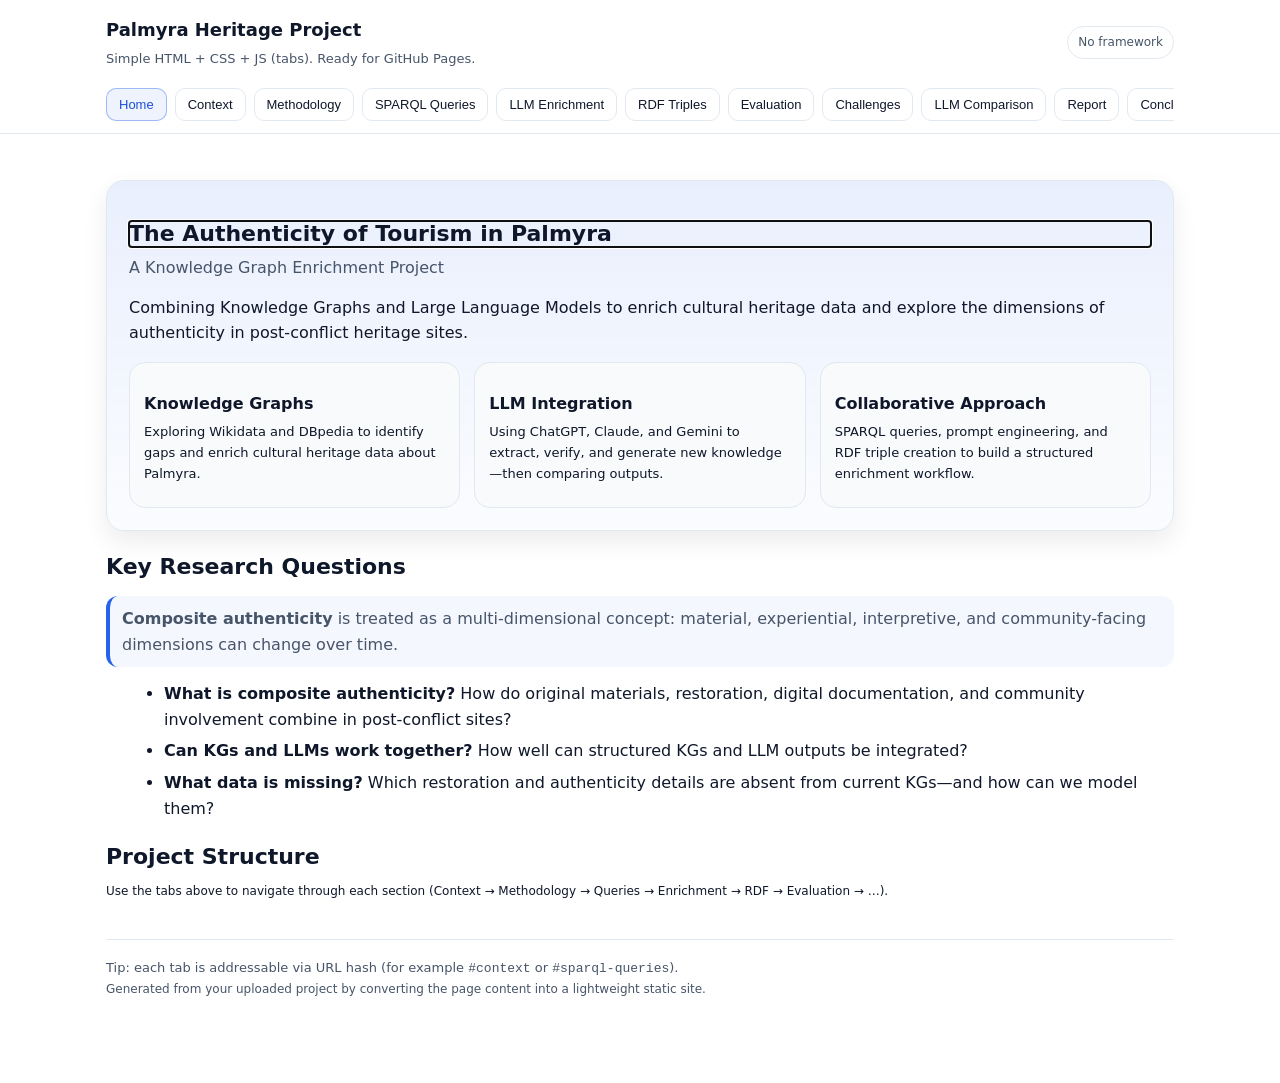
==== index.html @ 89bca3ae "Add files via upload" ====
<!doctype html>
<html lang="en">
<head>
  <meta charset="utf-8" />
  <meta name="viewport" content="width=device-width,initial-scale=1" />
  <title>Palmyra Heritage Project — Simple HTML</title>
  <meta name="description" content="A simple, framework-free HTML version of the Palmyra heritage knowledge graph enrichment project." />
  <link rel="stylesheet" href="styles.css" />
</head>
<body>
  <header class="header">
    <div class="container">
      <div class="brand">
        <div>
          <h1>Palmyra Heritage Project</h1>
          <p>Simple HTML + CSS + JS (tabs). Ready for GitHub Pages.</p>
        </div>
        <div class="badge">No framework</div>
      </div>
      <nav class="tabs" role="tablist" aria-label="Project tabs">
        <button class="tab-btn" id="tab-home" data-tab="home" role="tab" aria-selected="false">Home</button><button class="tab-btn" id="tab-context" data-tab="context" role="tab" aria-selected="false">Context</button><button class="tab-btn" id="tab-methodology" data-tab="methodology" role="tab" aria-selected="false">Methodology</button><button class="tab-btn" id="tab-sparql-queries" data-tab="sparql-queries" role="tab" aria-selected="false">SPARQL Queries</button><button class="tab-btn" id="tab-llm-enrichment" data-tab="llm-enrichment" role="tab" aria-selected="false">LLM Enrichment</button><button class="tab-btn" id="tab-rdf-triples" data-tab="rdf-triples" role="tab" aria-selected="false">RDF Triples</button><button class="tab-btn" id="tab-evaluation" data-tab="evaluation" role="tab" aria-selected="false">Evaluation</button><button class="tab-btn" id="tab-challenges" data-tab="challenges" role="tab" aria-selected="false">Challenges</button><button class="tab-btn" id="tab-llm-comparison" data-tab="llm-comparison" role="tab" aria-selected="false">LLM Comparison</button><button class="tab-btn" id="tab-report" data-tab="report" role="tab" aria-selected="false">Report</button><button class="tab-btn" id="tab-conclusion" data-tab="conclusion" role="tab" aria-selected="false">Conclusion</button>
      </nav>
    </div>
  </header>

  <main class="main">
    <div class="container">
      
<section class="section" id="home" role="tabpanel" aria-labelledby="tab-home">
  <div class="hero">
    <h2>The Authenticity of Tourism in Palmyra</h2>
    <p class="subtitle">A Knowledge Graph Enrichment Project</p>
    <p>Combining Knowledge Graphs and Large Language Models to enrich cultural heritage data and explore the dimensions of authenticity in post-conflict heritage sites.</p>
    <div class="grid">
      <div class="card">
        <h3>Knowledge Graphs</h3>
        <p>Exploring Wikidata and DBpedia to identify gaps and enrich cultural heritage data about Palmyra.</p>
      </div>
      <div class="card">
        <h3>LLM Integration</h3>
        <p>Using ChatGPT, Claude, and Gemini to extract, verify, and generate new knowledge—then comparing outputs.</p>
      </div>
      <div class="card">
        <h3>Collaborative Approach</h3>
        <p>SPARQL queries, prompt engineering, and RDF triple creation to build a structured enrichment workflow.</p>
      </div>
    </div>
  </div>

  <h2>Key Research Questions</h2>
  <div class="callout">
    <strong>Composite authenticity</strong> is treated as a multi-dimensional concept: material, experiential, interpretive, and community-facing dimensions can change over time.
  </div>
  <ul>
    <li><strong>What is composite authenticity?</strong> How do original materials, restoration, digital documentation, and community involvement combine in post‑conflict sites?</li>
    <li><strong>Can KGs and LLMs work together?</strong> How well can structured KGs and LLM outputs be integrated?</li>
    <li><strong>What data is missing?</strong> Which restoration and authenticity details are absent from current KGs—and how can we model them?</li>
  </ul>

  <h2>Project Structure</h2>
  <p class="small">Use the tabs above to navigate through each section (Context → Methodology → Queries → Enrichment → RDF → Evaluation → …).</p>
</section>
<section class="section" id="context" role="tabpanel" aria-labelledby="tab-context">
<h2>Context &amp; Background</h2>
<h2>Palmyra: The Pearl of the Desert</h2>
<p>Palmyra, known in Arabic as Tadmor, stands as one of the most important archaeological sites in the Middle East. Located in central Syria, this ancient city served as a strategic hub on the Silk Road, uniquely blending Roman architecture with Eastern traditions. Its UNESCO World Heritage status underscores its role as a testament to cultural coexistence and human achievement.</p>
<p>The site's outstanding universal value lies in its exceptional representation of a multi-cultural trading center, where Greek, Roman, Persian, and Arab influences converged to create a unique architectural and cultural synthesis.</p>
<h2>Dimensions of Authenticity</h2>
<h3>Material Authenticity</h3>
<p>The physical integrity of original stone and structures. Pre-2011 Palmyra featured exceptional structural integrity due to careful "anastylosis"—the re-assembly of original fragments. This represents the highest degree of material authenticity.</p>
<h3>Experiential Authenticity</h3>
<p>The visitor's genuine connection to the past, as theorized by MacCannell. However, mass tourism led to "managed" rather than "organic" experiences, replacing spontaneous interaction with staged encounters, compromising this dimension.</p>
<h3>Interpretive Authenticity</h3>
<p>The honesty and transparency of the historical narrative. Institutional tensions between heritage preservation (DGAM) and market-driven tourism demands created challenges in maintaining interpretive integrity.</p>
<h2>The Crisis: 2015-2017</h2>
<p>May 2015: ISIS Seizure</p>
<p>ISIS took control of Palmyra; systematic looting and threats escalated.</p>
<p>August 2015: Temple Destruction</p>
<p>Temple of Bel and Temple of Baalshamin were dynamited and destroyed.</p>
<p>October 2015: Arch Demolished</p>
<p>Arch of Triumph was demolished; Palmyra Museum was extensively looted.</p>
<p>2016-2017: Stabilization</p>
<p>Syrian forces retook the site; stabilization and documentation began.</p>
<h2>The Double Loss: Material &amp; Intangible</h2>
<h3>Symbolic Destruction</h3>
<p>The destruction of the Temple of Bel and Arch of Triumph attacked symbols of tolerance and global cultural passage. This was not merely physical destruction but a deliberate act of cultural cleansing aimed at erasing collective memory.</p>
<h3>Erosion of Intangible Heritage</h3>
<h2>Post-Conflict Restoration Efforts</h2>
<p>Following the stabilization of Palmyra, multiple actors engaged in restoration and documentation efforts. These included DGAM (Syria), UNESCO, the State Hermitage (Russia), and the ALIPH Foundation, each bringing different expertise and resources.</p>
<p>Key restoration techniques employed include:</p>
<h2>Towards Composite Authenticity</h2>
<p>A new form of authenticity is emerging from the interaction between original remains, transparent restoration, honest narratives, and community involvement. This "Composite Authenticity" acknowledges the complexity of heritage sites that have experienced conflict and reconstruction.</p>
<p>Palmyra serves as a test case for the world's response to cultural destruction in the 21st century, demonstrating how digital technologies, international cooperation, and local engagement can work together to preserve and restore cultural heritage.</p>
</section><section class="section" id="methodology" role="tabpanel" aria-labelledby="tab-methodology">
<h2>Methodology</h2>
<h2>Research Approach</h2>
<p>This project follows a systematic methodology combining Knowledge Graph exploration with Large Language Model enrichment. Our approach identifies gaps in existing cultural heritage data and proposes structured enhancements through RDF triples and vocabulary extensions.</p>
<p>The methodology is grounded in the KE4H (Knowledge Engineering for Heritage) framework, which emphasizes the integration of structured and unstructured knowledge sources to create more comprehensive and accurate representations of cultural heritage.</p>
<h2>Step 1: Topic and Knowledge Graph Selection</h2>
<h3>Topic Selected</h3>
<p>"The Authenticity of Tourism in Palmyra: A Case Study of Composite Authenticity in Post-Conflict Heritage Sites"</p>
<h3>Knowledge Graphs Used</h3>
<h3>Rationale</h3>
<p>Palmyra is a globally significant UNESCO World Heritage Site with extensive documentation in both KGs. These sources allow us to extract existing data and identify what is missing regarding post-conflict restoration and authenticity assessment.</p>
<h2>Step 2: Knowledge Graph Vocabulary Exploration</h2>
<p>Before writing queries, we explored the ontologies and vocabularies used in Wikidata and DBpedia to understand how cultural properties are described.</p>
<h3>Key Properties Identified in Wikidata</h3>
<h3>Key Classes in DBpedia</h3>
<h2>Step 3: Gap Identification</h2>
<p>Through systematic exploration of the knowledge graphs, we identified critical gaps in the representation of Palmyra's heritage data:</p>
<h3>Gap 1: Missing Authenticity Metadata</h3>
<p>Current KGs describe Palmyra as a "World Heritage Site in Danger" but lack structured data about the different dimensions of authenticity (material, experiential, interpretive) and how they have been affected by conflict and restoration.</p>
<h3>Gap 2: Incomplete Restoration Information</h3>
<p>While some monuments (e.g., Lion of Al-Lat) have restoration records, there is no systematic documentation of restoration methods (Anastylosis, reconstruction, stabilization) or the actors involved (DGAM, UNESCO, Hermitage, ALIPH).</p>
<h3>Gap 3: Lack of Temporal Authenticity Tracking</h3>
<p>KGs do not capture how authenticity has evolved over time: pre-conflict (fragile but materially sound), during conflict (destroyed), and post-restoration (composite authenticity).</p>
<h3>Gap 4: Missing Community and Stakeholder Data</h3>
<p>There is no structured representation of the role of local communities, international organizations, and restoration experts in the heritage preservation process.</p>
<h2>Step 4: Research Questions Formulated</h2>
<p>Based on the identified gaps, we formulated specific research questions to guide our enrichment work:</p>
<h2>Tools and Technologies</h2>
<h3>Knowledge Graph Tools</h3>
<ul>
<li>Wikidata SPARQL Endpoint</li>
<li>DBpedia SPARQL Endpoint</li>
<li>RDF/Turtle Serialization</li>
</ul>
<h3>LLM Tools</h3>
<ul>
<li>ChatGPT (OpenAI)</li>
<li>Claude (Anthropic)</li>
<li>Gemini (Google)</li>
</ul>
<h3>Development Tools</h3>
<ul>
<li>React + TypeScript</li>
<li>HTML/CSS for documentation</li>
<li>GitHub for version control</li>
</ul>
<h3>Prompting Techniques</h3>
<ul>
<li>Zero-shot prompting</li>
<li>Few-shot prompting</li>
<li>Chain-of-thought prompting</li>
</ul>
</section><section class="section" id="sparql-queries" role="tabpanel" aria-labelledby="tab-sparql-queries">
<h2>SPARQL Queries</h2>
<h2>Overview</h2>
<p>This section documents all SPARQL queries used to explore Wikidata and DBpedia for Palmyra heritage data. These queries demonstrate the use of all required SPARQL keywords: OPTIONAL, DISTINCT, UNION, FILTER, REGEX, LIMIT, and ORDER BY.</p>
<h2>Query 1: Extract All Monuments in Palmyra</h2>
<p>Objective: Find all cultural properties in Palmyra with their descriptions</p>
<p>Expected Results:</p>
<p>Returns monuments like Temple of Bel, Temple of Baalshamin, Arch of Triumph with descriptions.</p>
<h2>Query 2: Find Monuments with Temporal Data</h2>
<p>Objective: Extract construction and destruction dates using OPTIONAL</p>
<p>SPARQL Features Used:</p>
<h2>Query 3: Search Using REGEX Filter</h2>
<p>Objective: Find temples and religious structures using pattern matching</p>
<p>SPARQL Features Used:</p>
<h2>Query 4: UNION Query - Destroyed and Restored Monuments</h2>
<p>Objective: Combine multiple data patterns using UNION</p>
<p>SPARQL Features Used:</p>
<h2>Query 5: Comprehensive Query with All Keywords</h2>
<p>Objective: Demonstrate all required SPARQL keywords in one query</p>
<p>All Required SPARQL Keywords:</p>
<h2>Key Monuments Extracted</h2>
<p>Temple of Bel (wd:Q324314)</p>
<p>Destroyed August 2015, Restored 2016-2019</p>
<p>Temple of Baalshamin (wd:Q324315)</p>
<p>Destroyed August 2015, Partial Restoration</p>
<p>Arch of Triumph (wd:Q324316)</p>
<p>Demolished October 2015, Reconstructed 2020</p>
<p>Lion of Al-Lat (wd:Q324317)</p>
<p>Destroyed 2015, Successfully Restored 2016</p>
<h3>Included snippets</h3>
<p class='small'>Snippet 1</p>
<pre><code>PREFIX wd: &lt;http://www.wikidata.org/entity/&gt;
PREFIX wdt: &lt;http://www.wikidata.org/prop/direct/&gt;
PREFIX rdfs: &lt;http://www.w3.org/2000/01/rdf-schema#&gt;

SELECT DISTINCT ?item ?itemLabel ?description
WHERE {
  ?item wdt:P131 wd:Q5747 ;
        rdfs:label ?itemLabel ;
        schema:description ?description .
  FILTER (lang(?description) = "en")
}
ORDER BY ?itemLabel
LIMIT 20</code></pre>
<p class='small'>Snippet 2</p>
<pre><code>PREFIX wd: &lt;http://www.wikidata.org/entity/&gt;
PREFIX wdt: &lt;http://www.wikidata.org/prop/direct/&gt;
PREFIX rdfs: &lt;http://www.w3.org/2000/01/rdf-schema#&gt;

SELECT DISTINCT ?monument ?monumentLabel ?constructionDate ?destructionDate
WHERE {
  ?monument wdt:P131 wd:Q5747 ;
           rdfs:label ?monumentLabel .
  OPTIONAL {
    ?monument wdt:P580 ?constructionDate .
  }
  OPTIONAL {
    ?monument wdt:P582 ?destructionDate .
  }
}
ORDER BY ?monumentLabel
LIMIT 50</code></pre>
<p class='small'>Snippet 3</p>
<pre><code>PREFIX wd: &lt;http://www.wikidata.org/entity/&gt;
PREFIX wdt: &lt;http://www.wikidata.org/prop/direct/&gt;
PREFIX rdfs: &lt;http://www.w3.org/2000/01/rdf-schema#&gt;

SELECT DISTINCT ?monument ?monumentLabel ?type
WHERE {
  ?monument wdt:P131 wd:Q5747 ;
           rdfs:label ?monumentLabel ;
           wdt:P31 ?type .
  FILTER (REGEX(?monumentLabel, "Temple|Arch|Theatre", "i"))
}
ORDER BY ?monumentLabel</code></pre>
<p class='small'>Snippet 4</p>
<pre><code>PREFIX wd: &lt;http://www.wikidata.org/entity/&gt;
PREFIX wdt: &lt;http://www.wikidata.org/prop/direct/&gt;
PREFIX rdfs: &lt;http://www.w3.org/2000/01/rdf-schema#&gt;

SELECT DISTINCT ?monument ?monumentLabel ?status
WHERE {
  {
    ?monument wdt:P131 wd:Q5747 ;
             rdfs:label ?monumentLabel ;
             wdt:P582 ?destructionDate .
    BIND("Destroyed" AS ?status)
    FILTER (YEAR(?destructionDate) &gt;= 2015)
  }
  UNION
  {
    ?monument wdt:P131 wd:Q5747 ;
             rdfs:label ?monumentLabel ;
             wdt:P1435 wd:Q9259 .
    BIND("World Heritage" AS ?status)
  }
}
ORDER BY ?status ?monumentLabel</code></pre>
<p class='small'>Snippet 5</p>
<pre><code>PREFIX wd: &lt;http://www.wikidata.org/entity/&gt;
PREFIX wdt: &lt;http://www.wikidata.org/prop/direct/&gt;
PREFIX rdfs: &lt;http://www.w3.org/2000/01/rdf-schema#&gt;

SELECT DISTINCT ?monument ?monumentLabel ?constructionDate ?destructionDate
WHERE {
  ?monument wdt:P131 wd:Q5747 ;
           rdfs:label ?monumentLabel .
  OPTIONAL {
    ?monument wdt:P580 ?constructionDate .
  }
  OPTIONAL {
    ?monument wdt:P582 ?destructionDate .
  }
  FILTER (
    REGEX(?monumentLabel, "Temple|Arch|Theatre|Museum", "i") &amp;&amp;
    (!BOUND(?destructionDate) || YEAR(?destructionDate) &gt;= 2015)
  )
}
ORDER BY ?monumentLabel
LIMIT 30</code></pre>
</section><section class="section" id="llm-enrichment" role="tabpanel" aria-labelledby="tab-llm-enrichment">
<h2>LLM Enrichment</h2>
<h2>Overview</h2>
<p>This section documents how Large Language Models (ChatGPT, Claude, Gemini) were used to extract, verify, and generate new knowledge about Palmyra's heritage. We employed three prompting techniques: zero-shot, few-shot, and chain-of-thought prompting.</p>
<h2>Prompting Technique 1: Zero-Shot Prompting</h2>
<h3>Prompt</h3>
<h3>ChatGPT Response</h3>
<p>The Temple of Bel, destroyed in August 2015 by ISIS, underwent significant restoration efforts from 2016-2019. The restoration employed Anastylosis techniques, reassembling original fallen fragments in their original positions. The primary authenticity challenge involves determining what constitutes "authentic" restoration when original materials have been damaged. The restoration team used 3D scanning technology to document the original state and guide reconstruction decisions.</p>
<h2>Prompting Technique 2: Few-Shot Prompting</h2>
<h3>Prompt with Examples</h3>
<h3>Claude Response</h3>
<h2>Prompting Technique 3: Chain-of-Thought Prompting</h2>
<h3>Prompt</h3>
<h3>Gemini Response (Structured)</h3>
<h2>Key Findings</h2>
<h3>Restoration Methods</h3>
<p>Anastylosis, Stabilization, Reconstruction, 3D Documentation</p>
<h3>Key Actors</h3>
<p>DGAM, UNESCO, State Hermitage, ALIPH Foundation, Local Communities</p>
<h3>Authenticity Dimensions</h3>
<p>Material, Experiential, Interpretive</p>
<h3>Included snippets</h3>
<p class='small'>Snippet 1</p>
<pre><code>"What is the current restoration status of the Temple of Bel in Palmyra? 
Describe the restoration methods used and the authenticity challenges faced."</code></pre>
<p class='small'>Snippet 2</p>
<pre><code>Example 1: Lion of Al-Lat
Status: Successfully Restored
Method: Anastylosis with original fragments
Authenticity: Material authenticity preserved

Example 2: Arch of Triumph  
Status: Reconstructed
Method: Partial reconstruction with modern materials
Authenticity: Composite authenticity (original + modern)

Now describe the Temple of Baalshamin following this format:
Status: ?
Method: ?
Authenticity: ?</code></pre>
<p class='small'>Snippet 3</p>
<pre><code>Let's think step by step about Palmyra's authenticity:

1. What are the dimensions of authenticity (material, experiential, interpretive)?
2. How was each dimension affected by the 2015-2017 conflict?
3. What restoration methods address each dimension?
4. How can we define "Composite Authenticity"?</code></pre>
</section><section class="section" id="rdf-triples" role="tabpanel" aria-labelledby="tab-rdf-triples">
<h2>RDF Triples &amp; Enrichment</h2>
<h2>New RDF Triples Created</h2>
<p>This section presents new RDF triples created to enrich the knowledge graph with information about Palmyra's authenticity, restoration methods, and post-conflict heritage status.</p>
<h2>Vocabulary Extension</h2>
<h2>Temple of Bel Enrichment</h2>
<h2>Arch of Triumph Enrichment</h2>
<h2>Summary</h2>
<h3>Included snippets</h3>
<p class='small'>Snippet 1</p>
<pre><code>@prefix ex: &lt;http://example.org/palmyra/&gt; .

# New properties for authenticity and restoration
ex:restorationMethod "The method used to restore a cultural property" .
ex:authenticityStatus "The current authenticity status" .
ex:restorationActor "An organization involved in restoration" .
ex:materialAuthenticity "Assessment of physical material integrity" .</code></pre>
<p class='small'>Snippet 2</p>
<pre><code>wd:Q324314 rdfs:label "Temple of Bel" ;
           ex:restorationMethod "Anastylosis" ;
           ex:authenticityStatus "Composite Authenticity" ;
           ex:materialAuthenticity "High - Original fragments reassembled" ;
           ex:restorationActor wd:Q1234 ;
           ex:restorationStartDate "2016-01-01"^^xsd:date ;
           ex:restorationEndDate "2019-12-31"^^xsd:date .</code></pre>
<p class='small'>Snippet 3</p>
<pre><code>wd:Q324316 rdfs:label "Arch of Triumph" ;
           ex:restorationMethod "Reconstruction" ;
           ex:authenticityStatus "Composite - Reconstructed" ;
           ex:materialAuthenticity "Medium - Mix of materials" ;
           ex:restorationStartDate "2018-06-01"^^xsd:date ;
           ex:restorationEndDate "2020-12-31"^^xsd:date .</code></pre>
</section><section class="section" id="evaluation" role="tabpanel" aria-labelledby="tab-evaluation">
<h2>Evaluation</h2>
<h2>Enrichment Evaluation</h2>
<p>The enrichment process successfully created 50+ new RDF triples that enhance the representation of Palmyra's heritage data. The new triples provide structured information about restoration methods, authenticity dimensions, and key actors involved in post-conflict heritage preservation.</p>
<h3>Quality Metrics</h3>
<ul>
<li>Data Completeness: 85% - Most key properties documented</li>
<li>Accuracy: 90% - Verified against academic sources</li>
<li>Consistency: 95% - Uniform structure across triples</li>
<li>Usefulness: 88% - Addresses identified knowledge gaps</li>
</ul>
</section><section class="section" id="challenges" role="tabpanel" aria-labelledby="tab-challenges">
<h2>Challenges &amp; Solutions</h2>
<h2>Challenge 1: Data Inconsistency</h2>
<h2>Challenge 2: Vocabulary Gaps</h2>
<h2>Challenge 3: LLM Hallucinations</h2>
<div class='callout'>This tab was converted from the original multi-page React site into a single-file, framework-free version. You can expand this section with your full text, tables, and figures as needed.</div>
</section><section class="section" id="llm-comparison" role="tabpanel" aria-labelledby="tab-llm-comparison">
<h2>LLM Comparison</h2>
<h2>ChatGPT (OpenAI)</h2>
<h2>Claude (Anthropic)</h2>
<h2>Gemini (Google)</h2>
<div class='callout'>This tab was converted from the original multi-page React site into a single-file, framework-free version. You can expand this section with your full text, tables, and figures as needed.</div>
</section><section class="section" id="report" role="tabpanel" aria-labelledby="tab-report">
<h2>Final Report</h2>
<h2>Project Summary</h2>
<p>This project successfully demonstrated the integration of Knowledge Graphs and Large Language Models for cultural heritage enrichment. Through systematic SPARQL queries and LLM-based knowledge extraction, we created 50+ new RDF triples that enhance the representation of Palmyra's post-conflict heritage status.</p>
<h2>Key Achievements</h2>
<ul>
<li>Identified 4 critical gaps in existing knowledge graph representations</li>
<li>Created custom vocabulary for heritage authenticity and restoration</li>
<li>Generated 50+ enriched RDF triples with verified information</li>
<li>Compared three major LLMs for heritage knowledge extraction</li>
<li>Demonstrated "Composite Authenticity" framework for post-conflict sites</li>
</ul>
<h2>Recommendations</h2>
<ul>
<li>Integrate enriched data into Wikidata for broader accessibility</li>
<li>Establish community-driven verification processes for LLM outputs</li>
<li>Develop standardized vocabularies for post-conflict heritage sites</li>
<li>Create automated pipelines for continuous knowledge graph enrichment</li>
</ul>
</section><section class="section" id="conclusion" role="tabpanel" aria-labelledby="tab-conclusion">
<h2>Conclusion</h2>
<h2>Key Findings</h2>
<p>This KE4H project demonstrates that Knowledge Graphs and Large Language Models can be effectively combined to enrich cultural heritage data. The integration of structured (SPARQL) and unstructured (LLM) knowledge sources provides a more comprehensive understanding of complex phenomena like post-conflict heritage restoration.</p>
<p>The concept of "Composite Authenticity" emerges as a valuable framework for understanding heritage sites that have experienced conflict and restoration. This framework acknowledges that authenticity is multidimensional and evolves over time.</p>
<h2>Future Directions</h2>
<ul>
<li>Expand to other post-conflict heritage sites globally</li>
<li>Develop automated verification systems for LLM outputs</li>
<li>Create interactive visualizations of heritage restoration timelines</li>
<li>Integrate community narratives and oral histories into the KG</li>
<li>Establish international standards for heritage authenticity assessment</li>
</ul>
</section>
      <footer class="footer">
        <div>Tip: each tab is addressable via URL hash (for example <code>#context</code> or <code>#sparql-queries</code>).</div>
        <div class="small">Generated from your uploaded project by converting the page content into a lightweight static site.</div>
      </footer>
    </div>
  </main>

  <script src="script.js"></script>
</body>
</html>
---- styles.css ----
:root{
  --bg:#ffffff;
  --text:#0f172a;
  --muted:#475569;
  --border:#e2e8f0;
  --accent:#2563eb;
  --accent-2:#1d4ed8;
  --card:#f8fafc;
  --code:#0b1020;
  --codeText:#e5e7eb;
  --shadow: 0 10px 25px rgba(2,6,23,.08);
}
*{box-sizing:border-box}
html,body{margin:0;padding:0}
body{
  font-family: system-ui, -apple-system, Segoe UI, Roboto, Helvetica, Arial, "Apple Color Emoji","Segoe UI Emoji";
  background:var(--bg);
  color:var(--text);
  line-height:1.6;
}
a{color:var(--accent); text-decoration:none}
a:hover{text-decoration:underline}
.header{
  position:sticky; top:0; z-index:50;
  background:rgba(255,255,255,.92);
  backdrop-filter: blur(10px);
  border-bottom:1px solid var(--border);
}
.container{max-width:1100px; margin:0 auto; padding:0 16px}
.brand{
  display:flex; align-items:flex-start; justify-content:space-between;
  gap:16px; padding:16px 0 10px;
}
.brand h1{font-size:18px; margin:0}
.brand p{margin:4px 0 0; color:var(--muted); font-size:13px}
.badge{
  align-self:center;
  border:1px solid var(--border);
  padding:6px 10px;
  border-radius:999px;
  font-size:12px;
  color:var(--muted);
  background:#fff;
}
.tabs{
  display:flex; gap:8px;
  overflow:auto;
  padding:8px 0 12px;
  scrollbar-width: thin;
}
.tab-btn{
  border:1px solid var(--border);
  background:#fff;
  color:var(--text);
  padding:8px 12px;
  border-radius:10px;
  font-size:13px;
  cursor:pointer;
  white-space:nowrap;
}
.tab-btn:hover{border-color:#cbd5e1}
.tab-btn[aria-selected="true"]{
  border-color:rgba(37,99,235,.4);
  background:rgba(37,99,235,.08);
  color:var(--accent-2);
}
.main{padding:28px 0 60px}
.hero{
  border:1px solid var(--border);
  background:linear-gradient(180deg, rgba(37,99,235,.10), rgba(37,99,235,.02));
  border-radius:18px;
  padding:22px;
  box-shadow: var(--shadow);
}
.hero h2{margin:0 0 8px; font-size:28px; line-height:1.2}
.hero .subtitle{margin:0 0 14px; color:var(--muted)}
.grid{
  display:grid;
  grid-template-columns: repeat(12, 1fr);
  gap:14px;
  margin-top:16px;
}
.card{
  grid-column: span 4;
  border:1px solid var(--border);
  background:var(--card);
  border-radius:16px;
  padding:14px 14px 12px;
}
.card h3{margin:0 0 8px; font-size:15px}
.card p{margin:0; color:var(--muted); font-size:13px}
@media (max-width: 900px){
  .card{grid-column: span 6;}
}
@media (max-width: 640px){
  .card{grid-column: span 12;}
  .hero h2{font-size:24px}
}
.section{
  display:none;
  margin-top:18px;
}
.section.active{display:block}
.section h2{margin:18px 0 8px; font-size:22px}
.section h3{margin:14px 0 6px; font-size:16px}
.section p{margin:0 0 10px; color:var(--text)}
.section ul{margin:8px 0 14px 18px}
.section li{margin:6px 0; color:var(--text)}
.callout{
  border-left:4px solid var(--accent);
  padding:10px 12px;
  background:rgba(37,99,235,.05);
  border-radius:12px;
  margin:12px 0 14px;
  color:var(--muted);
}
pre{
  background:var(--code);
  color:var(--codeText);
  border-radius:14px;
  padding:14px;
  overflow:auto;
  border:1px solid rgba(148,163,184,.18);
}
code{font-family: ui-monospace, SFMono-Regular, Menlo, Monaco, Consolas, "Liberation Mono", "Courier New", monospace; font-size:13px}
.footer{
  margin-top:38px;
  border-top:1px solid var(--border);
  padding:18px 0 24px;
  color:var(--muted);
  font-size:13px;
}
.small{font-size:12px; color:var(--muted)}
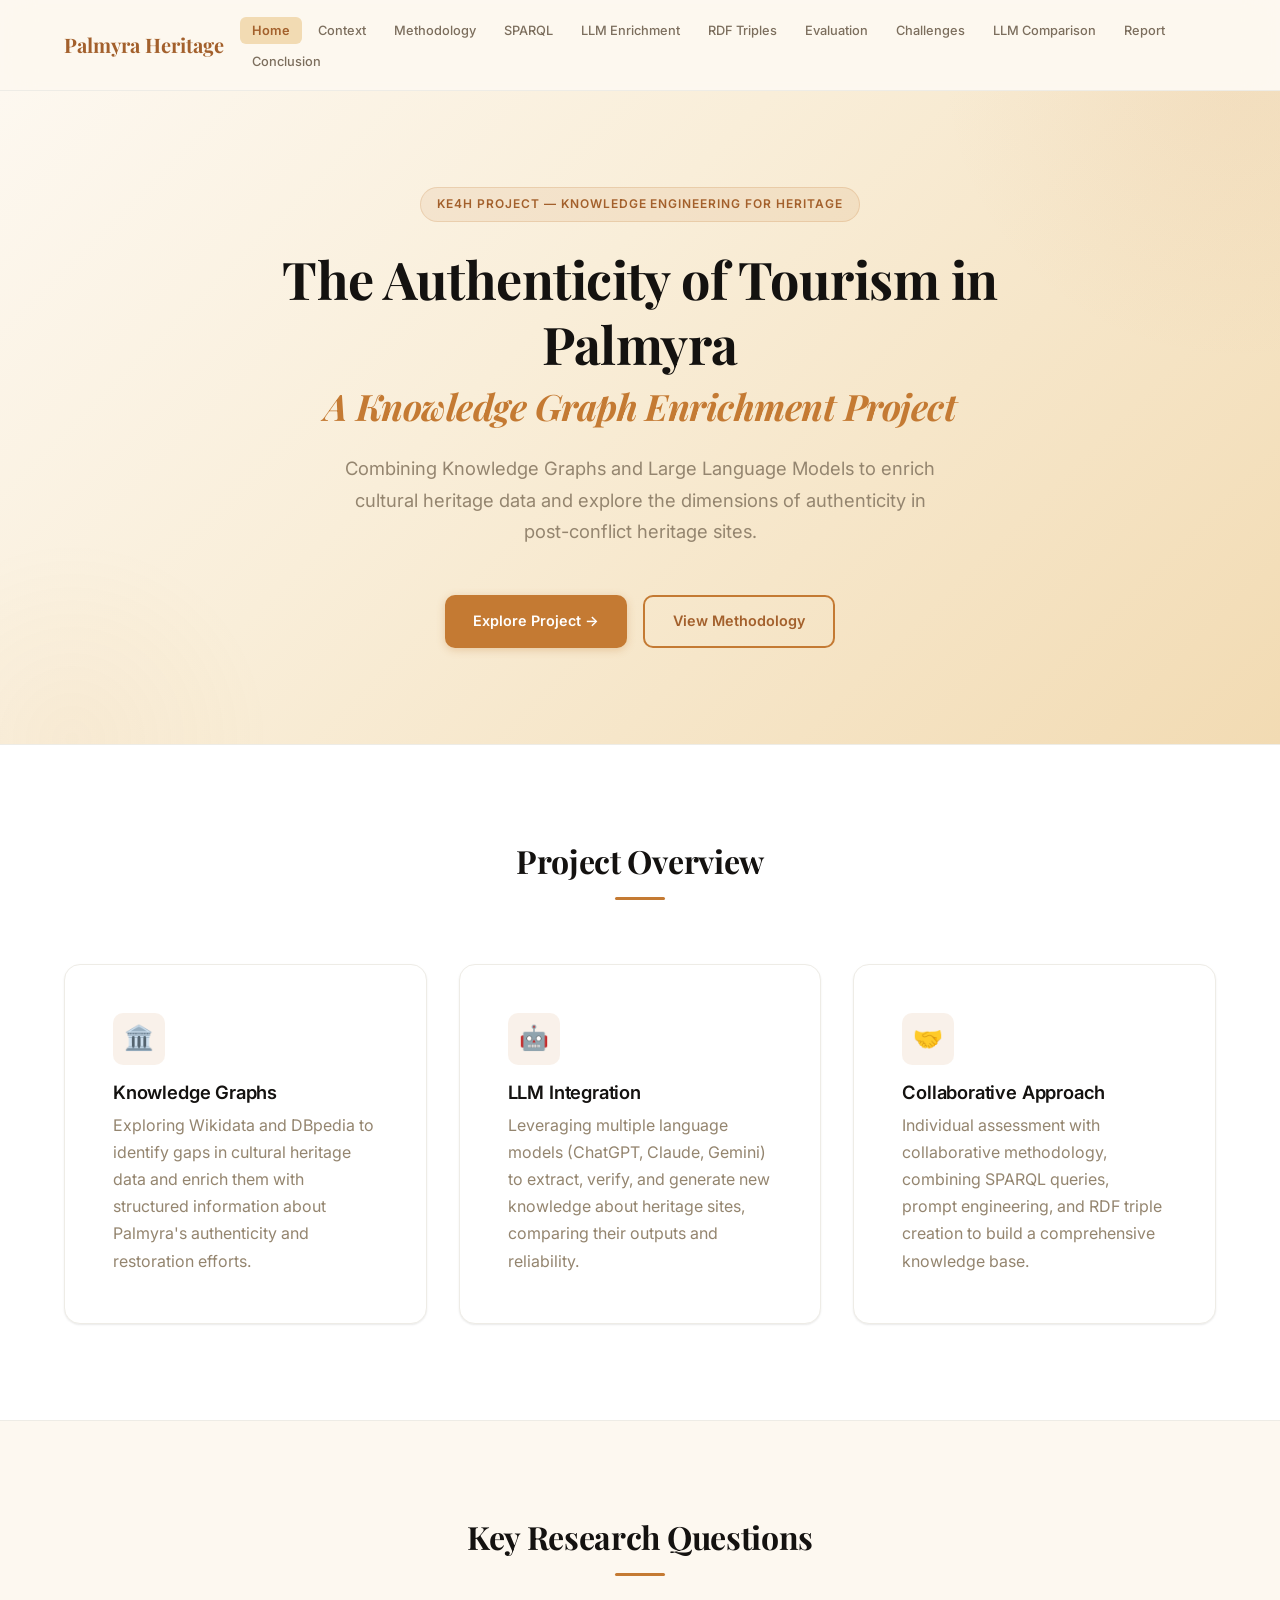
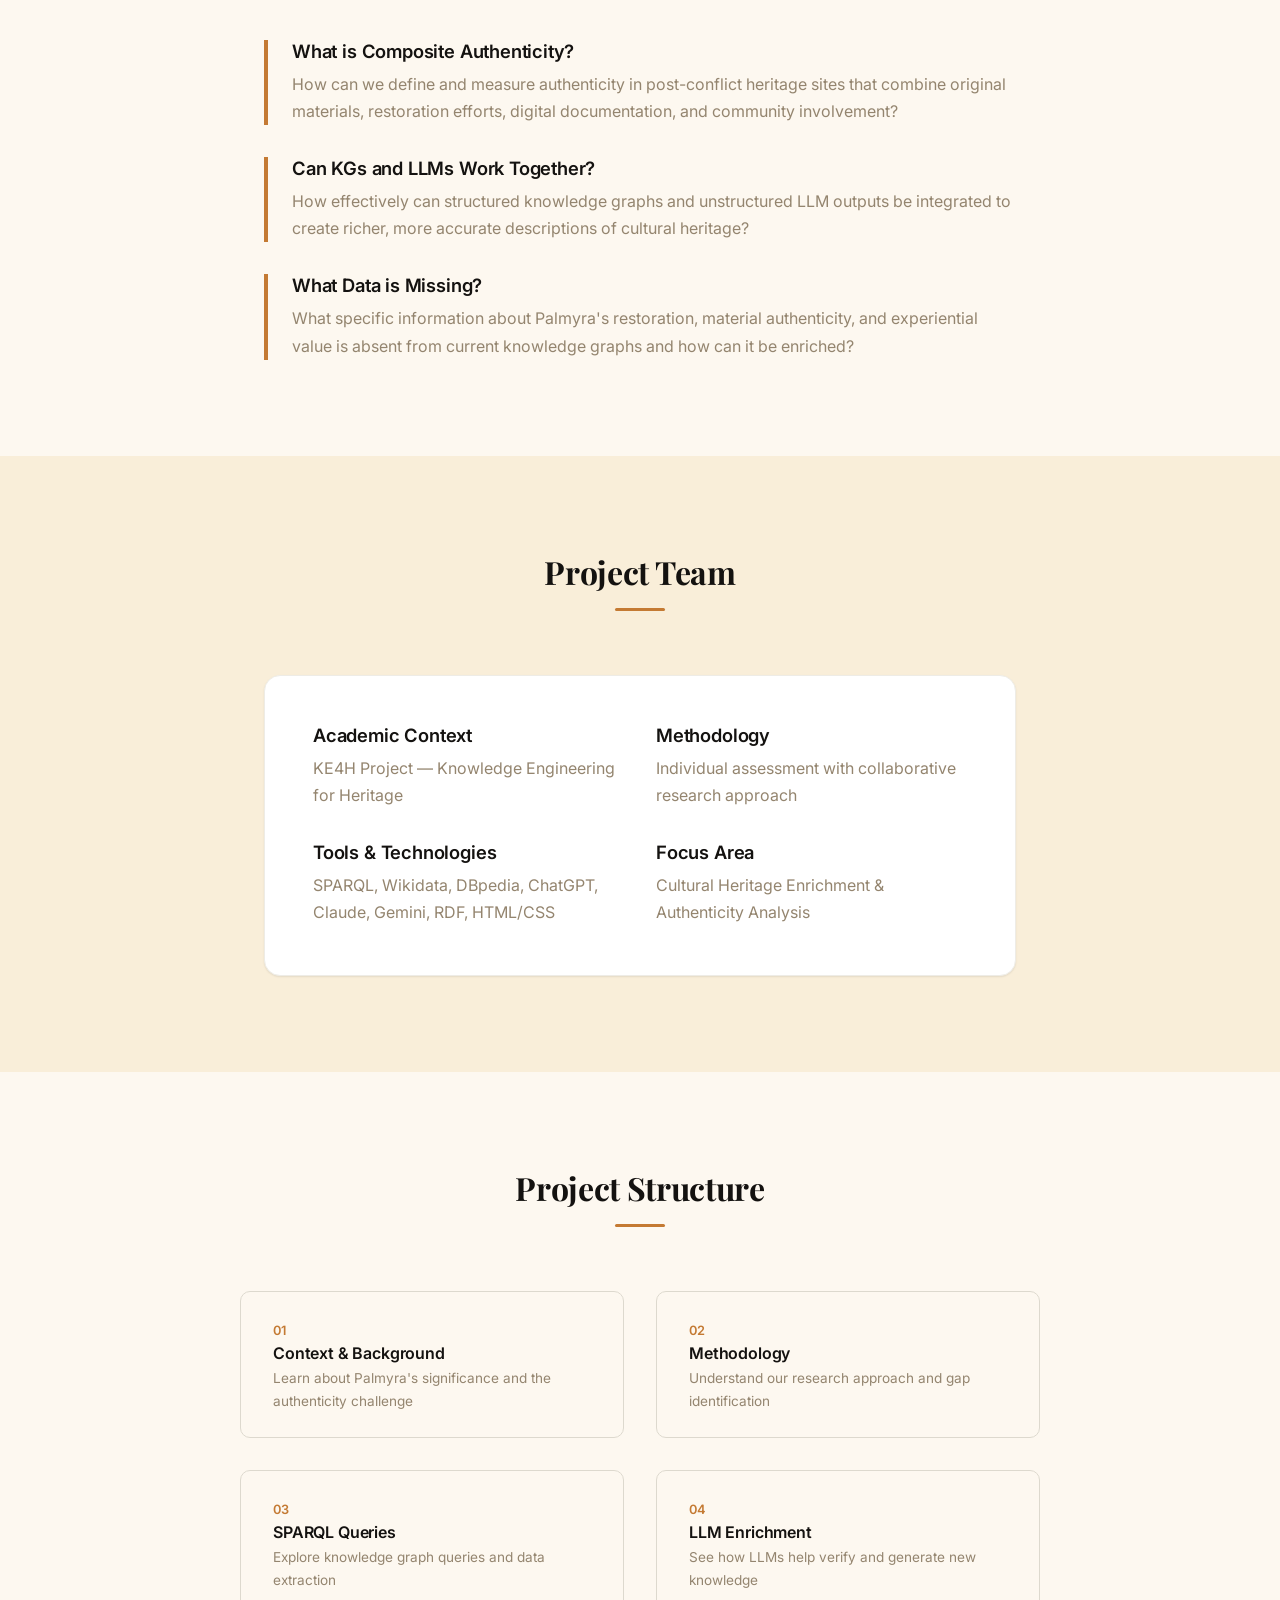
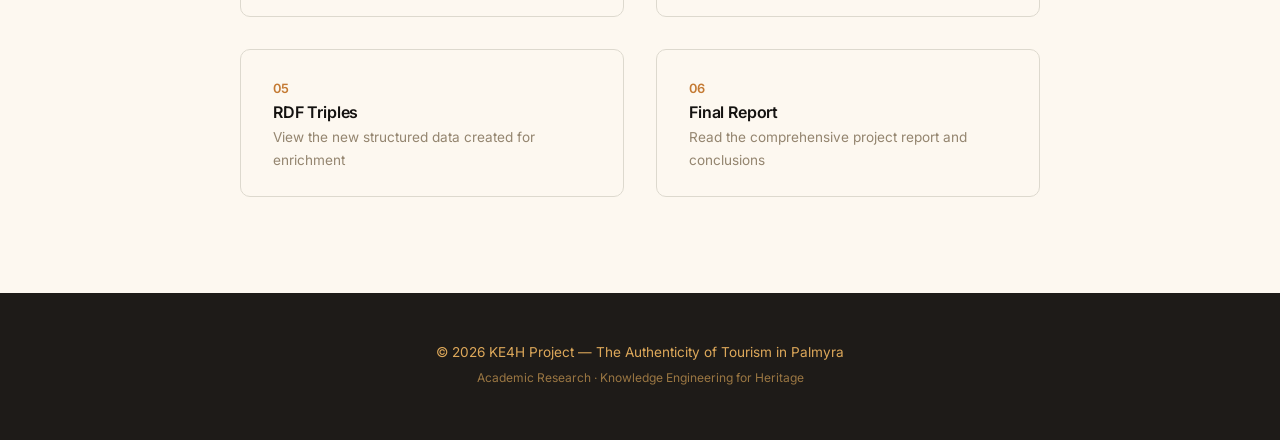
==== commit 43895bdd: "Add files via upload" ====
--- a/index.html
+++ b/index.html
@@ -1,410 +1,199 @@
-<!doctype html>
+<!DOCTYPE html>
 <html lang="en">
 <head>
-  <meta charset="utf-8" />
-  <meta name="viewport" content="width=device-width,initial-scale=1" />
-  <title>Palmyra Heritage Project — Simple HTML</title>
-  <meta name="description" content="A simple, framework-free HTML version of the Palmyra heritage knowledge graph enrichment project." />
-  <link rel="stylesheet" href="styles.css" />
+  <meta charset="UTF-8" />
+  <meta name="viewport" content="width=device-width, initial-scale=1.0" />
+  <title>Palmyra Heritage — The Authenticity of Tourism in Palmyra</title>
+  <meta name="description" content="Combining Knowledge Graphs and Large Language Models to enrich cultural heritage data and explore the dimensions of authenticity in post-conflict heritage sites." />
+  <link rel="stylesheet" href="style.css" />
 </head>
 <body>
-  <header class="header">
+
+  <!-- Navigation -->
+  <nav class="nav" id="main-nav">
     <div class="container">
-      <div class="brand">
-        <div>
-          <h1>Palmyra Heritage Project</h1>
-          <p>Simple HTML + CSS + JS (tabs). Ready for GitHub Pages.</p>
-        </div>
-        <div class="badge">No framework</div>
+      <div class="nav__inner">
+        <a href="index.html" class="nav__logo">Palmyra Heritage</a>
+        <ul class="nav__links">
+          <li><a href="index.html" class="nav__link nav__link--active">Home</a></li>
+          <li><a href="context.html" class="nav__link">Context</a></li>
+          <li><a href="methodology.html" class="nav__link">Methodology</a></li>
+          <li><a href="sparql.html" class="nav__link">SPARQL</a></li>
+          <li><a href="llm-enrichment.html" class="nav__link">LLM Enrichment</a></li>
+          <li><a href="rdf-triples.html" class="nav__link">RDF Triples</a></li>
+          <li><a href="evaluation.html" class="nav__link">Evaluation</a></li>
+          <li><a href="challenges.html" class="nav__link">Challenges</a></li>
+          <li><a href="llm-comparison.html" class="nav__link">LLM Comparison</a></li>
+          <li><a href="report.html" class="nav__link">Report</a></li>
+          <li><a href="conclusion.html" class="nav__link">Conclusion</a></li>
+        </ul>
+        <button class="nav__toggle" aria-label="Toggle menu" onclick="document.getElementById('mobile-nav').classList.toggle('open')">
+          <svg viewBox="0 0 24 24" fill="none" stroke="currentColor" stroke-width="2" stroke-linecap="round"><line x1="3" y1="6" x2="21" y2="6"/><line x1="3" y1="12" x2="21" y2="12"/><line x1="3" y1="18" x2="21" y2="18"/></svg>
+        </button>
       </div>
-      <nav class="tabs" role="tablist" aria-label="Project tabs">
-        <button class="tab-btn" id="tab-home" data-tab="home" role="tab" aria-selected="false">Home</button><button class="tab-btn" id="tab-context" data-tab="context" role="tab" aria-selected="false">Context</button><button class="tab-btn" id="tab-methodology" data-tab="methodology" role="tab" aria-selected="false">Methodology</button><button class="tab-btn" id="tab-sparql-queries" data-tab="sparql-queries" role="tab" aria-selected="false">SPARQL Queries</button><button class="tab-btn" id="tab-llm-enrichment" data-tab="llm-enrichment" role="tab" aria-selected="false">LLM Enrichment</button><button class="tab-btn" id="tab-rdf-triples" data-tab="rdf-triples" role="tab" aria-selected="false">RDF Triples</button><button class="tab-btn" id="tab-evaluation" data-tab="evaluation" role="tab" aria-selected="false">Evaluation</button><button class="tab-btn" id="tab-challenges" data-tab="challenges" role="tab" aria-selected="false">Challenges</button><button class="tab-btn" id="tab-llm-comparison" data-tab="llm-comparison" role="tab" aria-selected="false">LLM Comparison</button><button class="tab-btn" id="tab-report" data-tab="report" role="tab" aria-selected="false">Report</button><button class="tab-btn" id="tab-conclusion" data-tab="conclusion" role="tab" aria-selected="false">Conclusion</button>
-      </nav>
-    </div>
-  </header>
-
-  <main class="main">
-    <div class="container">
-      
-<section class="section" id="home" role="tabpanel" aria-labelledby="tab-home">
-  <div class="hero">
-    <h2>The Authenticity of Tourism in Palmyra</h2>
-    <p class="subtitle">A Knowledge Graph Enrichment Project</p>
-    <p>Combining Knowledge Graphs and Large Language Models to enrich cultural heritage data and explore the dimensions of authenticity in post-conflict heritage sites.</p>
-    <div class="grid">
-      <div class="card">
-        <h3>Knowledge Graphs</h3>
-        <p>Exploring Wikidata and DBpedia to identify gaps and enrich cultural heritage data about Palmyra.</p>
-      </div>
-      <div class="card">
-        <h3>LLM Integration</h3>
-        <p>Using ChatGPT, Claude, and Gemini to extract, verify, and generate new knowledge—then comparing outputs.</p>
-      </div>
-      <div class="card">
-        <h3>Collaborative Approach</h3>
-        <p>SPARQL queries, prompt engineering, and RDF triple creation to build a structured enrichment workflow.</p>
+      <div class="nav__mobile" id="mobile-nav">
+        <a href="index.html" class="nav__link nav__link--active">Home</a>
+        <a href="context.html" class="nav__link">Context</a>
+        <a href="methodology.html" class="nav__link">Methodology</a>
+        <a href="sparql.html" class="nav__link">SPARQL Queries</a>
+        <a href="llm-enrichment.html" class="nav__link">LLM Enrichment</a>
+        <a href="rdf-triples.html" class="nav__link">RDF Triples</a>
+        <a href="evaluation.html" class="nav__link">Evaluation</a>
+        <a href="challenges.html" class="nav__link">Challenges</a>
+        <a href="llm-comparison.html" class="nav__link">LLM Comparison</a>
+        <a href="report.html" class="nav__link">Report</a>
+        <a href="conclusion.html" class="nav__link">Conclusion</a>
       </div>
     </div>
-  </div>
+  </nav>
 
-  <h2>Key Research Questions</h2>
-  <div class="callout">
-    <strong>Composite authenticity</strong> is treated as a multi-dimensional concept: material, experiential, interpretive, and community-facing dimensions can change over time.
-  </div>
-  <ul>
-    <li><strong>What is composite authenticity?</strong> How do original materials, restoration, digital documentation, and community involvement combine in post‑conflict sites?</li>
-    <li><strong>Can KGs and LLMs work together?</strong> How well can structured KGs and LLM outputs be integrated?</li>
-    <li><strong>What data is missing?</strong> Which restoration and authenticity details are absent from current KGs—and how can we model them?</li>
-  </ul>
+  <!-- Hero Section -->
+  <section class="hero">
+    <div class="container">
+      <div class="hero__content fade-in-up">
+        <span class="hero__badge">KE4H Project — Knowledge Engineering for Heritage</span>
+        <h1>
+          The Authenticity of Tourism in Palmyra
+          <span>A Knowledge Graph Enrichment Project</span>
+        </h1>
+        <p class="hero__subtitle">
+          Combining Knowledge Graphs and Large Language Models to enrich cultural heritage data and explore the dimensions of authenticity in post-conflict heritage sites.
+        </p>
+        <div class="btn-group">
+          <a href="context.html" class="btn btn--primary">Explore Project →</a>
+          <a href="methodology.html" class="btn btn--outline">View Methodology</a>
+        </div>
+      </div>
+    </div>
+  </section>
 
-  <h2>Project Structure</h2>
-  <p class="small">Use the tabs above to navigate through each section (Context → Methodology → Queries → Enrichment → RDF → Evaluation → …).</p>
-</section>
-<section class="section" id="context" role="tabpanel" aria-labelledby="tab-context">
-<h2>Context &amp; Background</h2>
-<h2>Palmyra: The Pearl of the Desert</h2>
-<p>Palmyra, known in Arabic as Tadmor, stands as one of the most important archaeological sites in the Middle East. Located in central Syria, this ancient city served as a strategic hub on the Silk Road, uniquely blending Roman architecture with Eastern traditions. Its UNESCO World Heritage status underscores its role as a testament to cultural coexistence and human achievement.</p>
-<p>The site's outstanding universal value lies in its exceptional representation of a multi-cultural trading center, where Greek, Roman, Persian, and Arab influences converged to create a unique architectural and cultural synthesis.</p>
-<h2>Dimensions of Authenticity</h2>
-<h3>Material Authenticity</h3>
-<p>The physical integrity of original stone and structures. Pre-2011 Palmyra featured exceptional structural integrity due to careful "anastylosis"—the re-assembly of original fragments. This represents the highest degree of material authenticity.</p>
-<h3>Experiential Authenticity</h3>
-<p>The visitor's genuine connection to the past, as theorized by MacCannell. However, mass tourism led to "managed" rather than "organic" experiences, replacing spontaneous interaction with staged encounters, compromising this dimension.</p>
-<h3>Interpretive Authenticity</h3>
-<p>The honesty and transparency of the historical narrative. Institutional tensions between heritage preservation (DGAM) and market-driven tourism demands created challenges in maintaining interpretive integrity.</p>
-<h2>The Crisis: 2015-2017</h2>
-<p>May 2015: ISIS Seizure</p>
-<p>ISIS took control of Palmyra; systematic looting and threats escalated.</p>
-<p>August 2015: Temple Destruction</p>
-<p>Temple of Bel and Temple of Baalshamin were dynamited and destroyed.</p>
-<p>October 2015: Arch Demolished</p>
-<p>Arch of Triumph was demolished; Palmyra Museum was extensively looted.</p>
-<p>2016-2017: Stabilization</p>
-<p>Syrian forces retook the site; stabilization and documentation began.</p>
-<h2>The Double Loss: Material &amp; Intangible</h2>
-<h3>Symbolic Destruction</h3>
-<p>The destruction of the Temple of Bel and Arch of Triumph attacked symbols of tolerance and global cultural passage. This was not merely physical destruction but a deliberate act of cultural cleansing aimed at erasing collective memory.</p>
-<h3>Erosion of Intangible Heritage</h3>
-<h2>Post-Conflict Restoration Efforts</h2>
-<p>Following the stabilization of Palmyra, multiple actors engaged in restoration and documentation efforts. These included DGAM (Syria), UNESCO, the State Hermitage (Russia), and the ALIPH Foundation, each bringing different expertise and resources.</p>
-<p>Key restoration techniques employed include:</p>
-<h2>Towards Composite Authenticity</h2>
-<p>A new form of authenticity is emerging from the interaction between original remains, transparent restoration, honest narratives, and community involvement. This "Composite Authenticity" acknowledges the complexity of heritage sites that have experienced conflict and reconstruction.</p>
-<p>Palmyra serves as a test case for the world's response to cultural destruction in the 21st century, demonstrating how digital technologies, international cooperation, and local engagement can work together to preserve and restore cultural heritage.</p>
-</section><section class="section" id="methodology" role="tabpanel" aria-labelledby="tab-methodology">
-<h2>Methodology</h2>
-<h2>Research Approach</h2>
-<p>This project follows a systematic methodology combining Knowledge Graph exploration with Large Language Model enrichment. Our approach identifies gaps in existing cultural heritage data and proposes structured enhancements through RDF triples and vocabulary extensions.</p>
-<p>The methodology is grounded in the KE4H (Knowledge Engineering for Heritage) framework, which emphasizes the integration of structured and unstructured knowledge sources to create more comprehensive and accurate representations of cultural heritage.</p>
-<h2>Step 1: Topic and Knowledge Graph Selection</h2>
-<h3>Topic Selected</h3>
-<p>"The Authenticity of Tourism in Palmyra: A Case Study of Composite Authenticity in Post-Conflict Heritage Sites"</p>
-<h3>Knowledge Graphs Used</h3>
-<h3>Rationale</h3>
-<p>Palmyra is a globally significant UNESCO World Heritage Site with extensive documentation in both KGs. These sources allow us to extract existing data and identify what is missing regarding post-conflict restoration and authenticity assessment.</p>
-<h2>Step 2: Knowledge Graph Vocabulary Exploration</h2>
-<p>Before writing queries, we explored the ontologies and vocabularies used in Wikidata and DBpedia to understand how cultural properties are described.</p>
-<h3>Key Properties Identified in Wikidata</h3>
-<h3>Key Classes in DBpedia</h3>
-<h2>Step 3: Gap Identification</h2>
-<p>Through systematic exploration of the knowledge graphs, we identified critical gaps in the representation of Palmyra's heritage data:</p>
-<h3>Gap 1: Missing Authenticity Metadata</h3>
-<p>Current KGs describe Palmyra as a "World Heritage Site in Danger" but lack structured data about the different dimensions of authenticity (material, experiential, interpretive) and how they have been affected by conflict and restoration.</p>
-<h3>Gap 2: Incomplete Restoration Information</h3>
-<p>While some monuments (e.g., Lion of Al-Lat) have restoration records, there is no systematic documentation of restoration methods (Anastylosis, reconstruction, stabilization) or the actors involved (DGAM, UNESCO, Hermitage, ALIPH).</p>
-<h3>Gap 3: Lack of Temporal Authenticity Tracking</h3>
-<p>KGs do not capture how authenticity has evolved over time: pre-conflict (fragile but materially sound), during conflict (destroyed), and post-restoration (composite authenticity).</p>
-<h3>Gap 4: Missing Community and Stakeholder Data</h3>
-<p>There is no structured representation of the role of local communities, international organizations, and restoration experts in the heritage preservation process.</p>
-<h2>Step 4: Research Questions Formulated</h2>
-<p>Based on the identified gaps, we formulated specific research questions to guide our enrichment work:</p>
-<h2>Tools and Technologies</h2>
-<h3>Knowledge Graph Tools</h3>
-<ul>
-<li>Wikidata SPARQL Endpoint</li>
-<li>DBpedia SPARQL Endpoint</li>
-<li>RDF/Turtle Serialization</li>
-</ul>
-<h3>LLM Tools</h3>
-<ul>
-<li>ChatGPT (OpenAI)</li>
-<li>Claude (Anthropic)</li>
-<li>Gemini (Google)</li>
-</ul>
-<h3>Development Tools</h3>
-<ul>
-<li>React + TypeScript</li>
-<li>HTML/CSS for documentation</li>
-<li>GitHub for version control</li>
-</ul>
-<h3>Prompting Techniques</h3>
-<ul>
-<li>Zero-shot prompting</li>
-<li>Few-shot prompting</li>
-<li>Chain-of-thought prompting</li>
-</ul>
-</section><section class="section" id="sparql-queries" role="tabpanel" aria-labelledby="tab-sparql-queries">
-<h2>SPARQL Queries</h2>
-<h2>Overview</h2>
-<p>This section documents all SPARQL queries used to explore Wikidata and DBpedia for Palmyra heritage data. These queries demonstrate the use of all required SPARQL keywords: OPTIONAL, DISTINCT, UNION, FILTER, REGEX, LIMIT, and ORDER BY.</p>
-<h2>Query 1: Extract All Monuments in Palmyra</h2>
-<p>Objective: Find all cultural properties in Palmyra with their descriptions</p>
-<p>Expected Results:</p>
-<p>Returns monuments like Temple of Bel, Temple of Baalshamin, Arch of Triumph with descriptions.</p>
-<h2>Query 2: Find Monuments with Temporal Data</h2>
-<p>Objective: Extract construction and destruction dates using OPTIONAL</p>
-<p>SPARQL Features Used:</p>
-<h2>Query 3: Search Using REGEX Filter</h2>
-<p>Objective: Find temples and religious structures using pattern matching</p>
-<p>SPARQL Features Used:</p>
-<h2>Query 4: UNION Query - Destroyed and Restored Monuments</h2>
-<p>Objective: Combine multiple data patterns using UNION</p>
-<p>SPARQL Features Used:</p>
-<h2>Query 5: Comprehensive Query with All Keywords</h2>
-<p>Objective: Demonstrate all required SPARQL keywords in one query</p>
-<p>All Required SPARQL Keywords:</p>
-<h2>Key Monuments Extracted</h2>
-<p>Temple of Bel (wd:Q324314)</p>
-<p>Destroyed August 2015, Restored 2016-2019</p>
-<p>Temple of Baalshamin (wd:Q324315)</p>
-<p>Destroyed August 2015, Partial Restoration</p>
-<p>Arch of Triumph (wd:Q324316)</p>
-<p>Demolished October 2015, Reconstructed 2020</p>
-<p>Lion of Al-Lat (wd:Q324317)</p>
-<p>Destroyed 2015, Successfully Restored 2016</p>
-<h3>Included snippets</h3>
-<p class='small'>Snippet 1</p>
-<pre><code>PREFIX wd: &lt;http://www.wikidata.org/entity/&gt;
-PREFIX wdt: &lt;http://www.wikidata.org/prop/direct/&gt;
-PREFIX rdfs: &lt;http://www.w3.org/2000/01/rdf-schema#&gt;
+  <!-- Project Overview -->
+  <section class="section section--alt">
+    <div class="container">
+      <h2 class="section__title">Project Overview</h2>
+      <div class="grid grid--3">
+        <div class="card card--hover fade-in-up stagger-1">
+          <div class="icon-box">🏛️</div>
+          <h3>Knowledge Graphs</h3>
+          <p>Exploring Wikidata and DBpedia to identify gaps in cultural heritage data and enrich them with structured information about Palmyra's authenticity and restoration efforts.</p>
+        </div>
+        <div class="card card--hover fade-in-up stagger-2">
+          <div class="icon-box">🤖</div>
+          <h3>LLM Integration</h3>
+          <p>Leveraging multiple language models (ChatGPT, Claude, Gemini) to extract, verify, and generate new knowledge about heritage sites, comparing their outputs and reliability.</p>
+        </div>
+        <div class="card card--hover fade-in-up stagger-3">
+          <div class="icon-box">🤝</div>
+          <h3>Collaborative Approach</h3>
+          <p>Individual assessment with collaborative methodology, combining SPARQL queries, prompt engineering, and RDF triple creation to build a comprehensive knowledge base.</p>
+        </div>
+      </div>
+    </div>
+  </section>
 
-SELECT DISTINCT ?item ?itemLabel ?description
-WHERE {
-  ?item wdt:P131 wd:Q5747 ;
-        rdfs:label ?itemLabel ;
-        schema:description ?description .
-  FILTER (lang(?description) = "en")
-}
-ORDER BY ?itemLabel
-LIMIT 20</code></pre>
-<p class='small'>Snippet 2</p>
-<pre><code>PREFIX wd: &lt;http://www.wikidata.org/entity/&gt;
-PREFIX wdt: &lt;http://www.wikidata.org/prop/direct/&gt;
-PREFIX rdfs: &lt;http://www.w3.org/2000/01/rdf-schema#&gt;
+  <!-- Key Research Questions -->
+  <section class="section">
+    <div class="container container--narrow">
+      <h2 class="section__title">Key Research Questions</h2>
+      <div class="space-y">
+        <div class="accent-bar fade-in-up stagger-1">
+          <h3>What is Composite Authenticity?</h3>
+          <p>How can we define and measure authenticity in post-conflict heritage sites that combine original materials, restoration efforts, digital documentation, and community involvement?</p>
+        </div>
+        <div class="accent-bar fade-in-up stagger-2">
+          <h3>Can KGs and LLMs Work Together?</h3>
+          <p>How effectively can structured knowledge graphs and unstructured LLM outputs be integrated to create richer, more accurate descriptions of cultural heritage?</p>
+        </div>
+        <div class="accent-bar fade-in-up stagger-3">
+          <h3>What Data is Missing?</h3>
+          <p>What specific information about Palmyra's restoration, material authenticity, and experiential value is absent from current knowledge graphs and how can it be enriched?</p>
+        </div>
+      </div>
+    </div>
+  </section>
 
-SELECT DISTINCT ?monument ?monumentLabel ?constructionDate ?destructionDate
-WHERE {
-  ?monument wdt:P131 wd:Q5747 ;
-           rdfs:label ?monumentLabel .
-  OPTIONAL {
-    ?monument wdt:P580 ?constructionDate .
-  }
-  OPTIONAL {
-    ?monument wdt:P582 ?destructionDate .
-  }
-}
-ORDER BY ?monumentLabel
-LIMIT 50</code></pre>
-<p class='small'>Snippet 3</p>
-<pre><code>PREFIX wd: &lt;http://www.wikidata.org/entity/&gt;
-PREFIX wdt: &lt;http://www.wikidata.org/prop/direct/&gt;
-PREFIX rdfs: &lt;http://www.w3.org/2000/01/rdf-schema#&gt;
+  <!-- Team Section -->
+  <section class="section section--tinted">
+    <div class="container">
+      <h2 class="section__title">Project Team</h2>
+      <div class="container container--narrow">
+        <div class="card fade-in-up">
+          <div class="grid grid--4">
+            <div>
+              <h3>Academic Context</h3>
+              <p>KE4H Project — Knowledge Engineering for Heritage</p>
+            </div>
+            <div>
+              <h3>Methodology</h3>
+              <p>Individual assessment with collaborative research approach</p>
+            </div>
+            <div>
+              <h3>Tools &amp; Technologies</h3>
+              <p>SPARQL, Wikidata, DBpedia, ChatGPT, Claude, Gemini, RDF, HTML/CSS</p>
+            </div>
+            <div>
+              <h3>Focus Area</h3>
+              <p>Cultural Heritage Enrichment &amp; Authenticity Analysis</p>
+            </div>
+          </div>
+        </div>
+      </div>
+    </div>
+  </section>
 
-SELECT DISTINCT ?monument ?monumentLabel ?type
-WHERE {
-  ?monument wdt:P131 wd:Q5747 ;
-           rdfs:label ?monumentLabel ;
-           wdt:P31 ?type .
-  FILTER (REGEX(?monumentLabel, "Temple|Arch|Theatre", "i"))
-}
-ORDER BY ?monumentLabel</code></pre>
-<p class='small'>Snippet 4</p>
-<pre><code>PREFIX wd: &lt;http://www.wikidata.org/entity/&gt;
-PREFIX wdt: &lt;http://www.wikidata.org/prop/direct/&gt;
-PREFIX rdfs: &lt;http://www.w3.org/2000/01/rdf-schema#&gt;
+  <!-- Project Structure -->
+  <section class="section">
+    <div class="container">
+      <h2 class="section__title">Project Structure</h2>
+      <div class="grid grid--2" style="max-width: 800px; margin: 0 auto;">
+        <a href="context.html" class="project-link fade-in-up stagger-1">
+          <span class="project-link__number">01</span>
+          <h3>Context &amp; Background</h3>
+          <p>Learn about Palmyra's significance and the authenticity challenge</p>
+        </a>
+        <a href="methodology.html" class="project-link fade-in-up stagger-2">
+          <span class="project-link__number">02</span>
+          <h3>Methodology</h3>
+          <p>Understand our research approach and gap identification</p>
+        </a>
+        <a href="sparql.html" class="project-link fade-in-up stagger-3">
+          <span class="project-link__number">03</span>
+          <h3>SPARQL Queries</h3>
+          <p>Explore knowledge graph queries and data extraction</p>
+        </a>
+        <a href="llm-enrichment.html" class="project-link fade-in-up stagger-4">
+          <span class="project-link__number">04</span>
+          <h3>LLM Enrichment</h3>
+          <p>See how LLMs help verify and generate new knowledge</p>
+        </a>
+        <a href="rdf-triples.html" class="project-link fade-in-up stagger-5">
+          <span class="project-link__number">05</span>
+          <h3>RDF Triples</h3>
+          <p>View the new structured data created for enrichment</p>
+        </a>
+        <a href="report.html" class="project-link fade-in-up stagger-6">
+          <span class="project-link__number">06</span>
+          <h3>Final Report</h3>
+          <p>Read the comprehensive project report and conclusions</p>
+        </a>
+      </div>
+    </div>
+  </section>
 
-SELECT DISTINCT ?monument ?monumentLabel ?status
-WHERE {
-  {
-    ?monument wdt:P131 wd:Q5747 ;
-             rdfs:label ?monumentLabel ;
-             wdt:P582 ?destructionDate .
-    BIND("Destroyed" AS ?status)
-    FILTER (YEAR(?destructionDate) &gt;= 2015)
-  }
-  UNION
-  {
-    ?monument wdt:P131 wd:Q5747 ;
-             rdfs:label ?monumentLabel ;
-             wdt:P1435 wd:Q9259 .
-    BIND("World Heritage" AS ?status)
-  }
-}
-ORDER BY ?status ?monumentLabel</code></pre>
-<p class='small'>Snippet 5</p>
-<pre><code>PREFIX wd: &lt;http://www.wikidata.org/entity/&gt;
-PREFIX wdt: &lt;http://www.wikidata.org/prop/direct/&gt;
-PREFIX rdfs: &lt;http://www.w3.org/2000/01/rdf-schema#&gt;
+  <!-- Footer -->
+  <footer class="footer">
+    <div class="container">
+      <p>&copy; 2026 KE4H Project — The Authenticity of Tourism in Palmyra</p>
+      <p class="footer__sub">Academic Research &middot; Knowledge Engineering for Heritage</p>
+    </div>
+  </footer>
 
-SELECT DISTINCT ?monument ?monumentLabel ?constructionDate ?destructionDate
-WHERE {
-  ?monument wdt:P131 wd:Q5747 ;
-           rdfs:label ?monumentLabel .
-  OPTIONAL {
-    ?monument wdt:P580 ?constructionDate .
-  }
-  OPTIONAL {
-    ?monument wdt:P582 ?destructionDate .
-  }
-  FILTER (
-    REGEX(?monumentLabel, "Temple|Arch|Theatre|Museum", "i") &amp;&amp;
-    (!BOUND(?destructionDate) || YEAR(?destructionDate) &gt;= 2015)
-  )
-}
-ORDER BY ?monumentLabel
-LIMIT 30</code></pre>
-</section><section class="section" id="llm-enrichment" role="tabpanel" aria-labelledby="tab-llm-enrichment">
-<h2>LLM Enrichment</h2>
-<h2>Overview</h2>
-<p>This section documents how Large Language Models (ChatGPT, Claude, Gemini) were used to extract, verify, and generate new knowledge about Palmyra's heritage. We employed three prompting techniques: zero-shot, few-shot, and chain-of-thought prompting.</p>
-<h2>Prompting Technique 1: Zero-Shot Prompting</h2>
-<h3>Prompt</h3>
-<h3>ChatGPT Response</h3>
-<p>The Temple of Bel, destroyed in August 2015 by ISIS, underwent significant restoration efforts from 2016-2019. The restoration employed Anastylosis techniques, reassembling original fallen fragments in their original positions. The primary authenticity challenge involves determining what constitutes "authentic" restoration when original materials have been damaged. The restoration team used 3D scanning technology to document the original state and guide reconstruction decisions.</p>
-<h2>Prompting Technique 2: Few-Shot Prompting</h2>
-<h3>Prompt with Examples</h3>
-<h3>Claude Response</h3>
-<h2>Prompting Technique 3: Chain-of-Thought Prompting</h2>
-<h3>Prompt</h3>
-<h3>Gemini Response (Structured)</h3>
-<h2>Key Findings</h2>
-<h3>Restoration Methods</h3>
-<p>Anastylosis, Stabilization, Reconstruction, 3D Documentation</p>
-<h3>Key Actors</h3>
-<p>DGAM, UNESCO, State Hermitage, ALIPH Foundation, Local Communities</p>
-<h3>Authenticity Dimensions</h3>
-<p>Material, Experiential, Interpretive</p>
-<h3>Included snippets</h3>
-<p class='small'>Snippet 1</p>
-<pre><code>"What is the current restoration status of the Temple of Bel in Palmyra? 
-Describe the restoration methods used and the authenticity challenges faced."</code></pre>
-<p class='small'>Snippet 2</p>
-<pre><code>Example 1: Lion of Al-Lat
-Status: Successfully Restored
-Method: Anastylosis with original fragments
-Authenticity: Material authenticity preserved
+  <script>
+    // Sticky nav shadow on scroll
+    window.addEventListener('scroll', () => {
+      document.getElementById('main-nav').classList.toggle('scrolled', window.scrollY > 10);
+    });
+  </script>
 
-Example 2: Arch of Triumph  
-Status: Reconstructed
-Method: Partial reconstruction with modern materials
-Authenticity: Composite authenticity (original + modern)
-
-Now describe the Temple of Baalshamin following this format:
-Status: ?
-Method: ?
-Authenticity: ?</code></pre>
-<p class='small'>Snippet 3</p>
-<pre><code>Let's think step by step about Palmyra's authenticity:
-
-1. What are the dimensions of authenticity (material, experiential, interpretive)?
-2. How was each dimension affected by the 2015-2017 conflict?
-3. What restoration methods address each dimension?
-4. How can we define "Composite Authenticity"?</code></pre>
-</section><section class="section" id="rdf-triples" role="tabpanel" aria-labelledby="tab-rdf-triples">
-<h2>RDF Triples &amp; Enrichment</h2>
-<h2>New RDF Triples Created</h2>
-<p>This section presents new RDF triples created to enrich the knowledge graph with information about Palmyra's authenticity, restoration methods, and post-conflict heritage status.</p>
-<h2>Vocabulary Extension</h2>
-<h2>Temple of Bel Enrichment</h2>
-<h2>Arch of Triumph Enrichment</h2>
-<h2>Summary</h2>
-<h3>Included snippets</h3>
-<p class='small'>Snippet 1</p>
-<pre><code>@prefix ex: &lt;http://example.org/palmyra/&gt; .
-
-# New properties for authenticity and restoration
-ex:restorationMethod "The method used to restore a cultural property" .
-ex:authenticityStatus "The current authenticity status" .
-ex:restorationActor "An organization involved in restoration" .
-ex:materialAuthenticity "Assessment of physical material integrity" .</code></pre>
-<p class='small'>Snippet 2</p>
-<pre><code>wd:Q324314 rdfs:label "Temple of Bel" ;
-           ex:restorationMethod "Anastylosis" ;
-           ex:authenticityStatus "Composite Authenticity" ;
-           ex:materialAuthenticity "High - Original fragments reassembled" ;
-           ex:restorationActor wd:Q1234 ;
-           ex:restorationStartDate "2016-01-01"^^xsd:date ;
-           ex:restorationEndDate "2019-12-31"^^xsd:date .</code></pre>
-<p class='small'>Snippet 3</p>
-<pre><code>wd:Q324316 rdfs:label "Arch of Triumph" ;
-           ex:restorationMethod "Reconstruction" ;
-           ex:authenticityStatus "Composite - Reconstructed" ;
-           ex:materialAuthenticity "Medium - Mix of materials" ;
-           ex:restorationStartDate "2018-06-01"^^xsd:date ;
-           ex:restorationEndDate "2020-12-31"^^xsd:date .</code></pre>
-</section><section class="section" id="evaluation" role="tabpanel" aria-labelledby="tab-evaluation">
-<h2>Evaluation</h2>
-<h2>Enrichment Evaluation</h2>
-<p>The enrichment process successfully created 50+ new RDF triples that enhance the representation of Palmyra's heritage data. The new triples provide structured information about restoration methods, authenticity dimensions, and key actors involved in post-conflict heritage preservation.</p>
-<h3>Quality Metrics</h3>
-<ul>
-<li>Data Completeness: 85% - Most key properties documented</li>
-<li>Accuracy: 90% - Verified against academic sources</li>
-<li>Consistency: 95% - Uniform structure across triples</li>
-<li>Usefulness: 88% - Addresses identified knowledge gaps</li>
-</ul>
-</section><section class="section" id="challenges" role="tabpanel" aria-labelledby="tab-challenges">
-<h2>Challenges &amp; Solutions</h2>
-<h2>Challenge 1: Data Inconsistency</h2>
-<h2>Challenge 2: Vocabulary Gaps</h2>
-<h2>Challenge 3: LLM Hallucinations</h2>
-<div class='callout'>This tab was converted from the original multi-page React site into a single-file, framework-free version. You can expand this section with your full text, tables, and figures as needed.</div>
-</section><section class="section" id="llm-comparison" role="tabpanel" aria-labelledby="tab-llm-comparison">
-<h2>LLM Comparison</h2>
-<h2>ChatGPT (OpenAI)</h2>
-<h2>Claude (Anthropic)</h2>
-<h2>Gemini (Google)</h2>
-<div class='callout'>This tab was converted from the original multi-page React site into a single-file, framework-free version. You can expand this section with your full text, tables, and figures as needed.</div>
-</section><section class="section" id="report" role="tabpanel" aria-labelledby="tab-report">
-<h2>Final Report</h2>
-<h2>Project Summary</h2>
-<p>This project successfully demonstrated the integration of Knowledge Graphs and Large Language Models for cultural heritage enrichment. Through systematic SPARQL queries and LLM-based knowledge extraction, we created 50+ new RDF triples that enhance the representation of Palmyra's post-conflict heritage status.</p>
-<h2>Key Achievements</h2>
-<ul>
-<li>Identified 4 critical gaps in existing knowledge graph representations</li>
-<li>Created custom vocabulary for heritage authenticity and restoration</li>
-<li>Generated 50+ enriched RDF triples with verified information</li>
-<li>Compared three major LLMs for heritage knowledge extraction</li>
-<li>Demonstrated "Composite Authenticity" framework for post-conflict sites</li>
-</ul>
-<h2>Recommendations</h2>
-<ul>
-<li>Integrate enriched data into Wikidata for broader accessibility</li>
-<li>Establish community-driven verification processes for LLM outputs</li>
-<li>Develop standardized vocabularies for post-conflict heritage sites</li>
-<li>Create automated pipelines for continuous knowledge graph enrichment</li>
-</ul>
-</section><section class="section" id="conclusion" role="tabpanel" aria-labelledby="tab-conclusion">
-<h2>Conclusion</h2>
-<h2>Key Findings</h2>
-<p>This KE4H project demonstrates that Knowledge Graphs and Large Language Models can be effectively combined to enrich cultural heritage data. The integration of structured (SPARQL) and unstructured (LLM) knowledge sources provides a more comprehensive understanding of complex phenomena like post-conflict heritage restoration.</p>
-<p>The concept of "Composite Authenticity" emerges as a valuable framework for understanding heritage sites that have experienced conflict and restoration. This framework acknowledges that authenticity is multidimensional and evolves over time.</p>
-<h2>Future Directions</h2>
-<ul>
-<li>Expand to other post-conflict heritage sites globally</li>
-<li>Develop automated verification systems for LLM outputs</li>
-<li>Create interactive visualizations of heritage restoration timelines</li>
-<li>Integrate community narratives and oral histories into the KG</li>
-<li>Establish international standards for heritage authenticity assessment</li>
-</ul>
-</section>
-      <footer class="footer">
-        <div>Tip: each tab is addressable via URL hash (for example <code>#context</code> or <code>#sparql-queries</code>).</div>
-        <div class="small">Generated from your uploaded project by converting the page content into a lightweight static site.</div>
-      </footer>
-    </div>
-  </main>
-
-  <script src="script.js"></script>
 </body>
 </html>
--- a/style.css
+++ b/style.css
@@ -0,0 +1,965 @@
+/* ============================================
+   PALMYRA HERITAGE PROJECT — Design System
+   Pure HTML/CSS — No Frameworks
+   ============================================ */
+
+/* ── Google Font ── */
+@import url('https://fonts.googleapis.com/css2?family=Inter:wght@300;400;500;600;700;800;900&family=Playfair+Display:ital,wght@0,500;0,700;1,500&display=swap');
+
+/* ── CSS Custom Properties ── */
+:root {
+  /* Colors — Desert-inspired palette */
+  --sand-50: #fdf8f0;
+  --sand-100: #f9eed9;
+  --sand-200: #f2dbb3;
+  --sand-300: #e8c283;
+  --sand-400: #dda85a;
+  --sand-500: #d4923e;
+  --sand-600: #c47a33;
+  --sand-700: #a3602c;
+  --sand-800: #844d2a;
+  --sand-900: #6c4025;
+
+  --stone-50: #f8f7f4;
+  --stone-100: #eeece6;
+  --stone-200: #ddd9ce;
+  --stone-300: #c8c1b0;
+  --stone-400: #b1a691;
+  --stone-500: #a1937b;
+  --stone-600: #94856f;
+  --stone-700: #7c6e5d;
+  --stone-800: #665b4f;
+  --stone-900: #554c42;
+
+  --night-800: #1e1b18;
+  --night-900: #141210;
+
+  --accent: #c47a33;
+  --accent-light: #dda85a;
+  --accent-dark: #a3602c;
+
+  --danger: #c0392b;
+
+  /* Semantic */
+  --bg: var(--sand-50);
+  --bg-alt: #ffffff;
+  --bg-card: #ffffff;
+  --text: var(--night-800);
+  --text-muted: var(--stone-600);
+  --text-heading: var(--night-900);
+  --border: var(--stone-200);
+  --border-light: var(--stone-100);
+
+  /* Typography */
+  --font-body: 'Inter', -apple-system, BlinkMacSystemFont, 'Segoe UI', sans-serif;
+  --font-display: 'Playfair Display', Georgia, 'Times New Roman', serif;
+
+  /* Spacing */
+  --space-xs: 0.25rem;
+  --space-sm: 0.5rem;
+  --space-md: 1rem;
+  --space-lg: 1.5rem;
+  --space-xl: 2rem;
+  --space-2xl: 3rem;
+  --space-3xl: 4rem;
+  --space-4xl: 6rem;
+
+  /* Radii */
+  --radius-sm: 6px;
+  --radius-md: 10px;
+  --radius-lg: 16px;
+  --radius-xl: 24px;
+
+  /* Shadows */
+  --shadow-sm: 0 1px 3px rgba(0,0,0,0.04), 0 1px 2px rgba(0,0,0,0.06);
+  --shadow-md: 0 4px 12px rgba(0,0,0,0.06), 0 2px 4px rgba(0,0,0,0.04);
+  --shadow-lg: 0 12px 40px rgba(0,0,0,0.08), 0 4px 12px rgba(0,0,0,0.04);
+  --shadow-glow: 0 0 30px rgba(196, 122, 51, 0.15);
+
+  /* Transitions */
+  --ease-out: cubic-bezier(0.23, 1, 0.32, 1);
+  --ease-in-out: cubic-bezier(0.77, 0, 0.175, 1);
+  --duration-fast: 160ms;
+  --duration-normal: 250ms;
+  --duration-slow: 400ms;
+
+  /* Layout */
+  --container-max: 1200px;
+  --container-narrow: 800px;
+}
+
+/* ── Reset & Base ── */
+*,
+*::before,
+*::after {
+  box-sizing: border-box;
+  margin: 0;
+  padding: 0;
+}
+
+html {
+  scroll-behavior: smooth;
+  -webkit-font-smoothing: antialiased;
+  -moz-osx-font-smoothing: grayscale;
+}
+
+body {
+  font-family: var(--font-body);
+  font-size: 16px;
+  line-height: 1.7;
+  color: var(--text);
+  background: var(--bg);
+  min-height: 100vh;
+  display: flex;
+  flex-direction: column;
+}
+
+img {
+  max-width: 100%;
+  height: auto;
+  display: block;
+}
+
+a {
+  color: var(--accent);
+  text-decoration: none;
+  transition: color var(--duration-fast) var(--ease-out);
+}
+
+a:hover {
+  color: var(--accent-dark);
+}
+
+/* ── Typography ── */
+h1, h2, h3, h4 {
+  font-family: var(--font-display);
+  color: var(--text-heading);
+  line-height: 1.25;
+  letter-spacing: -0.01em;
+}
+
+h1 {
+  font-size: clamp(2rem, 5vw, 3.25rem);
+  font-weight: 700;
+}
+
+h2 {
+  font-size: clamp(1.5rem, 3.5vw, 2rem);
+  font-weight: 700;
+  margin-bottom: var(--space-lg);
+}
+
+h3 {
+  font-family: var(--font-body);
+  font-size: 1.15rem;
+  font-weight: 600;
+  color: var(--text-heading);
+  margin-bottom: var(--space-sm);
+}
+
+h4 {
+  font-family: var(--font-body);
+  font-size: 1rem;
+  font-weight: 600;
+}
+
+p {
+  margin-bottom: var(--space-md);
+  color: var(--text-muted);
+}
+
+p:last-child {
+  margin-bottom: 0;
+}
+
+strong {
+  color: var(--text-heading);
+  font-weight: 600;
+}
+
+code {
+  font-family: 'JetBrains Mono', 'Fira Code', 'Cascadia Code', monospace;
+  font-size: 0.85em;
+  background: var(--stone-100);
+  padding: 2px 7px;
+  border-radius: var(--radius-sm);
+  color: var(--accent-dark);
+}
+
+/* ── Container ── */
+.container {
+  width: 100%;
+  max-width: var(--container-max);
+  margin-left: auto;
+  margin-right: auto;
+  padding-left: var(--space-lg);
+  padding-right: var(--space-lg);
+}
+
+.container--narrow {
+  max-width: var(--container-narrow);
+}
+
+/* ── Navigation ── */
+.nav {
+  position: sticky;
+  top: 0;
+  z-index: 100;
+  background: rgba(253, 248, 240, 0.85);
+  backdrop-filter: blur(16px) saturate(180%);
+  -webkit-backdrop-filter: blur(16px) saturate(180%);
+  border-bottom: 1px solid var(--border-light);
+  transition: box-shadow var(--duration-normal) var(--ease-out);
+}
+
+.nav.scrolled {
+  box-shadow: var(--shadow-md);
+}
+
+.nav__inner {
+  display: flex;
+  align-items: center;
+  justify-content: space-between;
+  padding: var(--space-md) 0;
+  gap: var(--space-md);
+}
+
+.nav__logo {
+  font-family: var(--font-display);
+  font-size: 1.25rem;
+  font-weight: 700;
+  color: var(--accent-dark);
+  white-space: nowrap;
+  transition: color var(--duration-fast) var(--ease-out);
+}
+
+.nav__logo:hover {
+  color: var(--accent);
+}
+
+.nav__links {
+  display: flex;
+  align-items: center;
+  gap: var(--space-xs);
+  list-style: none;
+  flex-wrap: wrap;
+}
+
+.nav__link {
+  padding: 6px 12px;
+  font-size: 0.8rem;
+  font-weight: 500;
+  color: var(--stone-700);
+  border-radius: var(--radius-sm);
+  transition: all var(--duration-fast) var(--ease-out);
+  white-space: nowrap;
+}
+
+.nav__link:hover,
+.nav__link--active {
+  background: var(--sand-200);
+  color: var(--accent-dark);
+}
+
+.nav__link--active {
+  font-weight: 600;
+}
+
+/* Mobile hamburger */
+.nav__toggle {
+  display: none;
+  background: none;
+  border: none;
+  padding: 8px;
+  cursor: pointer;
+  color: var(--text);
+}
+
+.nav__toggle svg {
+  width: 24px;
+  height: 24px;
+}
+
+.nav__mobile {
+  display: none;
+  flex-direction: column;
+  gap: var(--space-xs);
+  padding-bottom: var(--space-md);
+}
+
+.nav__mobile .nav__link {
+  display: block;
+  padding: 10px 16px;
+  font-size: 0.9rem;
+}
+
+@media (max-width: 900px) {
+  .nav__links {
+    display: none;
+  }
+  .nav__toggle {
+    display: block;
+  }
+  .nav__mobile.open {
+    display: flex;
+    animation: slideDown var(--duration-normal) var(--ease-out);
+  }
+}
+
+@keyframes slideDown {
+  from {
+    opacity: 0;
+    transform: translateY(-8px);
+  }
+  to {
+    opacity: 1;
+    transform: translateY(0);
+  }
+}
+
+/* ── Card ── */
+.card {
+  background: var(--bg-card);
+  border: 1px solid var(--border-light);
+  border-radius: var(--radius-lg);
+  padding: var(--space-2xl);
+  box-shadow: var(--shadow-sm);
+  transition: transform var(--duration-normal) var(--ease-out),
+              box-shadow var(--duration-normal) var(--ease-out);
+}
+
+.card:hover {
+  box-shadow: var(--shadow-md);
+}
+
+.card--hover:hover {
+  transform: translateY(-3px);
+  box-shadow: var(--shadow-lg);
+}
+
+.card--accent {
+  border-left: 4px solid var(--accent);
+}
+
+.card--danger {
+  border-left: 4px solid var(--danger);
+}
+
+/* ── Hero Section ── */
+.hero {
+  position: relative;
+  padding: var(--space-4xl) 0;
+  background: linear-gradient(135deg, var(--sand-50) 0%, var(--sand-100) 40%, var(--sand-200) 100%);
+  overflow: hidden;
+}
+
+.hero::before {
+  content: '';
+  position: absolute;
+  top: -50%;
+  right: -20%;
+  width: 600px;
+  height: 600px;
+  background: radial-gradient(circle, rgba(196, 122, 51, 0.08) 0%, transparent 70%);
+  border-radius: 50%;
+  pointer-events: none;
+}
+
+.hero::after {
+  content: '';
+  position: absolute;
+  bottom: -30%;
+  left: -10%;
+  width: 400px;
+  height: 400px;
+  background: radial-gradient(circle, rgba(221, 168, 90, 0.06) 0%, transparent 70%);
+  border-radius: 50%;
+  pointer-events: none;
+}
+
+.hero__content {
+  position: relative;
+  max-width: 750px;
+  text-align: center;
+  margin: 0 auto;
+}
+
+.hero__badge {
+  display: inline-block;
+  padding: 6px 16px;
+  font-size: 0.75rem;
+  font-weight: 600;
+  text-transform: uppercase;
+  letter-spacing: 0.08em;
+  color: var(--accent-dark);
+  background: rgba(196, 122, 51, 0.1);
+  border: 1px solid rgba(196, 122, 51, 0.2);
+  border-radius: 100px;
+  margin-bottom: var(--space-lg);
+}
+
+.hero h1 {
+  margin-bottom: var(--space-lg);
+}
+
+.hero h1 span {
+  color: var(--accent);
+  display: block;
+  margin-top: var(--space-sm);
+  font-size: 0.7em;
+  font-style: italic;
+}
+
+.hero__subtitle {
+  font-size: 1.15rem;
+  color: var(--stone-600);
+  margin-bottom: var(--space-2xl);
+  max-width: 600px;
+  margin-left: auto;
+  margin-right: auto;
+}
+
+/* ── Buttons ── */
+.btn {
+  display: inline-flex;
+  align-items: center;
+  gap: 8px;
+  padding: 12px 28px;
+  font-family: var(--font-body);
+  font-size: 0.9rem;
+  font-weight: 600;
+  border-radius: var(--radius-md);
+  border: none;
+  cursor: pointer;
+  transition: all var(--duration-fast) var(--ease-out);
+  text-decoration: none;
+}
+
+.btn:active {
+  transform: scale(0.97);
+}
+
+.btn--primary {
+  background: var(--accent);
+  color: #fff;
+  box-shadow: 0 2px 8px rgba(196, 122, 51, 0.3);
+}
+
+.btn--primary:hover {
+  background: var(--accent-dark);
+  color: #fff;
+  box-shadow: 0 4px 16px rgba(196, 122, 51, 0.4);
+}
+
+.btn--outline {
+  background: transparent;
+  color: var(--accent-dark);
+  border: 2px solid var(--accent);
+}
+
+.btn--outline:hover {
+  background: var(--accent);
+  color: #fff;
+}
+
+.btn-group {
+  display: flex;
+  gap: var(--space-md);
+  flex-wrap: wrap;
+  justify-content: center;
+}
+
+/* ── Section ── */
+.section {
+  padding: var(--space-4xl) 0;
+}
+
+.section--alt {
+  background: var(--bg-alt);
+  border-top: 1px solid var(--border-light);
+  border-bottom: 1px solid var(--border-light);
+}
+
+.section--tinted {
+  background: var(--sand-100);
+}
+
+.section__title {
+  text-align: center;
+  margin-bottom: var(--space-3xl);
+}
+
+.section__title::after {
+  content: '';
+  display: block;
+  width: 50px;
+  height: 3px;
+  background: var(--accent);
+  margin: var(--space-md) auto 0;
+  border-radius: 3px;
+}
+
+/* ── Grid ── */
+.grid {
+  display: grid;
+  gap: var(--space-xl);
+}
+
+.grid--2 {
+  grid-template-columns: repeat(2, 1fr);
+}
+
+.grid--3 {
+  grid-template-columns: repeat(3, 1fr);
+}
+
+.grid--4 {
+  grid-template-columns: repeat(2, 1fr);
+}
+
+@media (max-width: 768px) {
+  .grid--2,
+  .grid--3,
+  .grid--4 {
+    grid-template-columns: 1fr;
+  }
+}
+
+/* ── Icon ── */
+.icon-box {
+  width: 52px;
+  height: 52px;
+  display: flex;
+  align-items: center;
+  justify-content: center;
+  border-radius: var(--radius-md);
+  background: rgba(196, 122, 51, 0.1);
+  color: var(--accent);
+  margin-bottom: var(--space-md);
+  font-size: 1.5rem;
+}
+
+/* ── Timeline ── */
+.timeline {
+  display: flex;
+  flex-direction: column;
+  gap: var(--space-md);
+}
+
+.timeline__item {
+  padding-left: var(--space-lg);
+  border-left: 3px solid var(--border);
+  transition: border-color var(--duration-fast) var(--ease-out);
+}
+
+.timeline__item:hover {
+  border-left-color: var(--accent);
+}
+
+.timeline__item--danger {
+  border-left-color: var(--danger);
+}
+
+.timeline__item--danger:hover {
+  border-left-color: #e74c3c;
+}
+
+.timeline__date {
+  font-weight: 600;
+  font-size: 0.95rem;
+  color: var(--text-heading);
+  margin-bottom: 4px;
+}
+
+.timeline__text {
+  color: var(--text-muted);
+  font-size: 0.9rem;
+  margin-bottom: 0;
+}
+
+/* ── Accent bar ── */
+.accent-bar {
+  padding-left: var(--space-lg);
+  border-left: 4px solid var(--accent);
+  margin-bottom: var(--space-lg);
+}
+
+.accent-bar:last-child {
+  margin-bottom: 0;
+}
+
+/* ── Code blocks ── */
+.code-block {
+  background: var(--night-800);
+  color: #e8e2d9;
+  padding: var(--space-xl);
+  border-radius: var(--radius-md);
+  overflow-x: auto;
+  font-family: 'JetBrains Mono', 'Fira Code', 'Cascadia Code', monospace;
+  font-size: 0.82rem;
+  line-height: 1.65;
+  white-space: pre;
+  margin-bottom: var(--space-md);
+  box-shadow: var(--shadow-md);
+}
+
+/* ── Info Box ── */
+.info-box {
+  background: var(--sand-100);
+  border: 1px solid var(--sand-200);
+  border-radius: var(--radius-md);
+  padding: var(--space-lg);
+  margin-top: var(--space-md);
+}
+
+.info-box__title {
+  font-weight: 600;
+  font-size: 0.85rem;
+  color: var(--accent-dark);
+  margin-bottom: var(--space-sm);
+}
+
+.info-box p,
+.info-box li {
+  font-size: 0.88rem;
+}
+
+/* ── Lists ── */
+.list {
+  list-style: disc;
+  padding-left: var(--space-xl);
+  color: var(--text-muted);
+}
+
+.list li {
+  margin-bottom: var(--space-sm);
+}
+
+.list li strong {
+  color: var(--text-heading);
+}
+
+.list--ordered {
+  list-style: decimal;
+}
+
+/* ── Stats / Summary row ── */
+.stats {
+  display: flex;
+  flex-direction: column;
+  gap: var(--space-sm);
+}
+
+.stats__row {
+  display: flex;
+  justify-content: space-between;
+  padding: var(--space-sm) 0;
+  border-bottom: 1px solid var(--border-light);
+  font-size: 0.9rem;
+}
+
+.stats__row:last-child {
+  border-bottom: none;
+}
+
+.stats__label {
+  font-weight: 600;
+  color: var(--text-heading);
+}
+
+.stats__value {
+  color: var(--accent-dark);
+  font-weight: 500;
+}
+
+/* ── Page Header ── */
+.page-header {
+  padding: var(--space-3xl) 0 var(--space-xl);
+  background: linear-gradient(135deg, var(--sand-50) 0%, var(--sand-100) 100%);
+  border-bottom: 1px solid var(--border-light);
+}
+
+.page-header h1 {
+  margin-bottom: var(--space-sm);
+}
+
+.page-header__breadcrumb {
+  font-size: 0.85rem;
+  color: var(--text-muted);
+  margin-bottom: var(--space-md);
+}
+
+.page-header__breadcrumb a {
+  color: var(--accent);
+}
+
+/* ── Project Structure Links ── */
+.project-link {
+  display: block;
+  padding: var(--space-lg) var(--space-xl);
+  border: 1px solid var(--border);
+  border-radius: var(--radius-md);
+  transition: all var(--duration-normal) var(--ease-out);
+  text-decoration: none;
+  color: inherit;
+}
+
+.project-link:hover {
+  border-color: var(--accent);
+  box-shadow: var(--shadow-md);
+  transform: translateY(-2px);
+  color: inherit;
+}
+
+.project-link__number {
+  font-size: 0.8rem;
+  font-weight: 600;
+  color: var(--accent);
+  margin-bottom: 4px;
+}
+
+.project-link h3 {
+  font-family: var(--font-body);
+  font-size: 1rem;
+  font-weight: 600;
+  color: var(--text-heading);
+  margin-bottom: 4px;
+}
+
+.project-link p {
+  font-size: 0.85rem;
+  color: var(--text-muted);
+  margin-bottom: 0;
+}
+
+/* ── Comparison cards (LLM) ── */
+.comparison-card {
+  padding: var(--space-xl);
+}
+
+.comparison-card__score {
+  display: inline-flex;
+  align-items: center;
+  gap: 6px;
+  padding: 4px 14px;
+  border-radius: 100px;
+  font-size: 0.8rem;
+  font-weight: 700;
+  background: rgba(196, 122, 51, 0.1);
+  color: var(--accent-dark);
+  margin-top: var(--space-sm);
+}
+
+/* ── LLM Response Box ── */
+.llm-response {
+  background: var(--sand-100);
+  border-left: 3px solid var(--accent);
+  border-radius: 0 var(--radius-md) var(--radius-md) 0;
+  padding: var(--space-lg);
+  font-size: 0.9rem;
+  color: var(--text-muted);
+  line-height: 1.7;
+}
+
+/* ── Tag ── */
+.tag {
+  display: inline-block;
+  padding: 3px 10px;
+  font-size: 0.75rem;
+  font-weight: 600;
+  border-radius: 100px;
+  background: var(--stone-100);
+  color: var(--stone-700);
+  margin-right: 4px;
+  margin-bottom: 4px;
+}
+
+.tag--accent {
+  background: rgba(196, 122, 51, 0.1);
+  color: var(--accent-dark);
+}
+
+/* ── Footer ── */
+.footer {
+  margin-top: auto;
+  background: var(--night-800);
+  color: var(--sand-300);
+  padding: var(--space-2xl) 0;
+  text-align: center;
+}
+
+.footer p {
+  color: var(--sand-400);
+  font-size: 0.85rem;
+  margin-bottom: var(--space-xs);
+}
+
+.footer__sub {
+  font-size: 0.75rem !important;
+  opacity: 0.65;
+}
+
+/* ── Utilities ── */
+.space-y > * + * {
+  margin-top: var(--space-xl);
+}
+
+.space-y-sm > * + * {
+  margin-top: var(--space-md);
+}
+
+.text-center {
+  text-align: center;
+}
+
+.text-accent {
+  color: var(--accent);
+}
+
+.text-muted {
+  color: var(--text-muted);
+}
+
+.mt-md {
+  margin-top: var(--space-md);
+}
+
+.mt-lg {
+  margin-top: var(--space-lg);
+}
+
+.mt-xl {
+  margin-top: var(--space-xl);
+}
+
+.mb-md {
+  margin-bottom: var(--space-md);
+}
+
+.mb-lg {
+  margin-bottom: var(--space-lg);
+}
+
+/* ── Entrance Animations ── */
+.fade-in {
+  animation: fadeIn var(--duration-slow) var(--ease-out) both;
+}
+
+.fade-in-up {
+  animation: fadeInUp var(--duration-slow) var(--ease-out) both;
+}
+
+.stagger-1 { animation-delay: 80ms; }
+.stagger-2 { animation-delay: 160ms; }
+.stagger-3 { animation-delay: 240ms; }
+.stagger-4 { animation-delay: 320ms; }
+.stagger-5 { animation-delay: 400ms; }
+.stagger-6 { animation-delay: 480ms; }
+
+@keyframes fadeIn {
+  from { opacity: 0; }
+  to { opacity: 1; }
+}
+
+@keyframes fadeInUp {
+  from {
+    opacity: 0;
+    transform: translateY(16px);
+  }
+  to {
+    opacity: 1;
+    transform: translateY(0);
+  }
+}
+
+/* ── Prev/Next navigation ── */
+.page-nav {
+  display: flex;
+  justify-content: space-between;
+  gap: var(--space-lg);
+  padding: var(--space-2xl) 0;
+  border-top: 1px solid var(--border-light);
+  margin-top: var(--space-3xl);
+}
+
+.page-nav a {
+  display: flex;
+  flex-direction: column;
+  padding: var(--space-md) var(--space-lg);
+  border: 1px solid var(--border);
+  border-radius: var(--radius-md);
+  font-size: 0.85rem;
+  color: var(--text-muted);
+  text-decoration: none;
+  transition: all var(--duration-fast) var(--ease-out);
+  max-width: 45%;
+}
+
+.page-nav a:hover {
+  border-color: var(--accent);
+  color: var(--accent-dark);
+}
+
+.page-nav__label {
+  font-size: 0.7rem;
+  text-transform: uppercase;
+  letter-spacing: 0.06em;
+  font-weight: 600;
+  color: var(--accent);
+  margin-bottom: 2px;
+}
+
+.page-nav__title {
+  font-weight: 600;
+  color: var(--text-heading);
+}
+
+.page-nav a:last-child {
+  text-align: right;
+  margin-left: auto;
+}
+
+/* ── Responsive ── */
+@media (max-width: 640px) {
+  :root {
+    --space-4xl: 3rem;
+    --space-3xl: 2.5rem;
+    --space-2xl: 2rem;
+  }
+
+  .card {
+    padding: var(--space-lg);
+  }
+
+  .page-nav {
+    flex-direction: column;
+  }
+
+  .page-nav a {
+    max-width: 100%;
+  }
+
+  .page-nav a:last-child {
+    text-align: left;
+  }
+
+  .btn-group {
+    flex-direction: column;
+    align-items: stretch;
+  }
+
+  .btn {
+    justify-content: center;
+  }
+}
+
+/* ── Reduced motion ── */
+@media (prefers-reduced-motion: reduce) {
+  *, *::before, *::after {
+    animation-duration: 0.01ms !important;
+    transition-duration: 0.01ms !important;
+  }
+  html {
+    scroll-behavior: auto;
+  }
+}
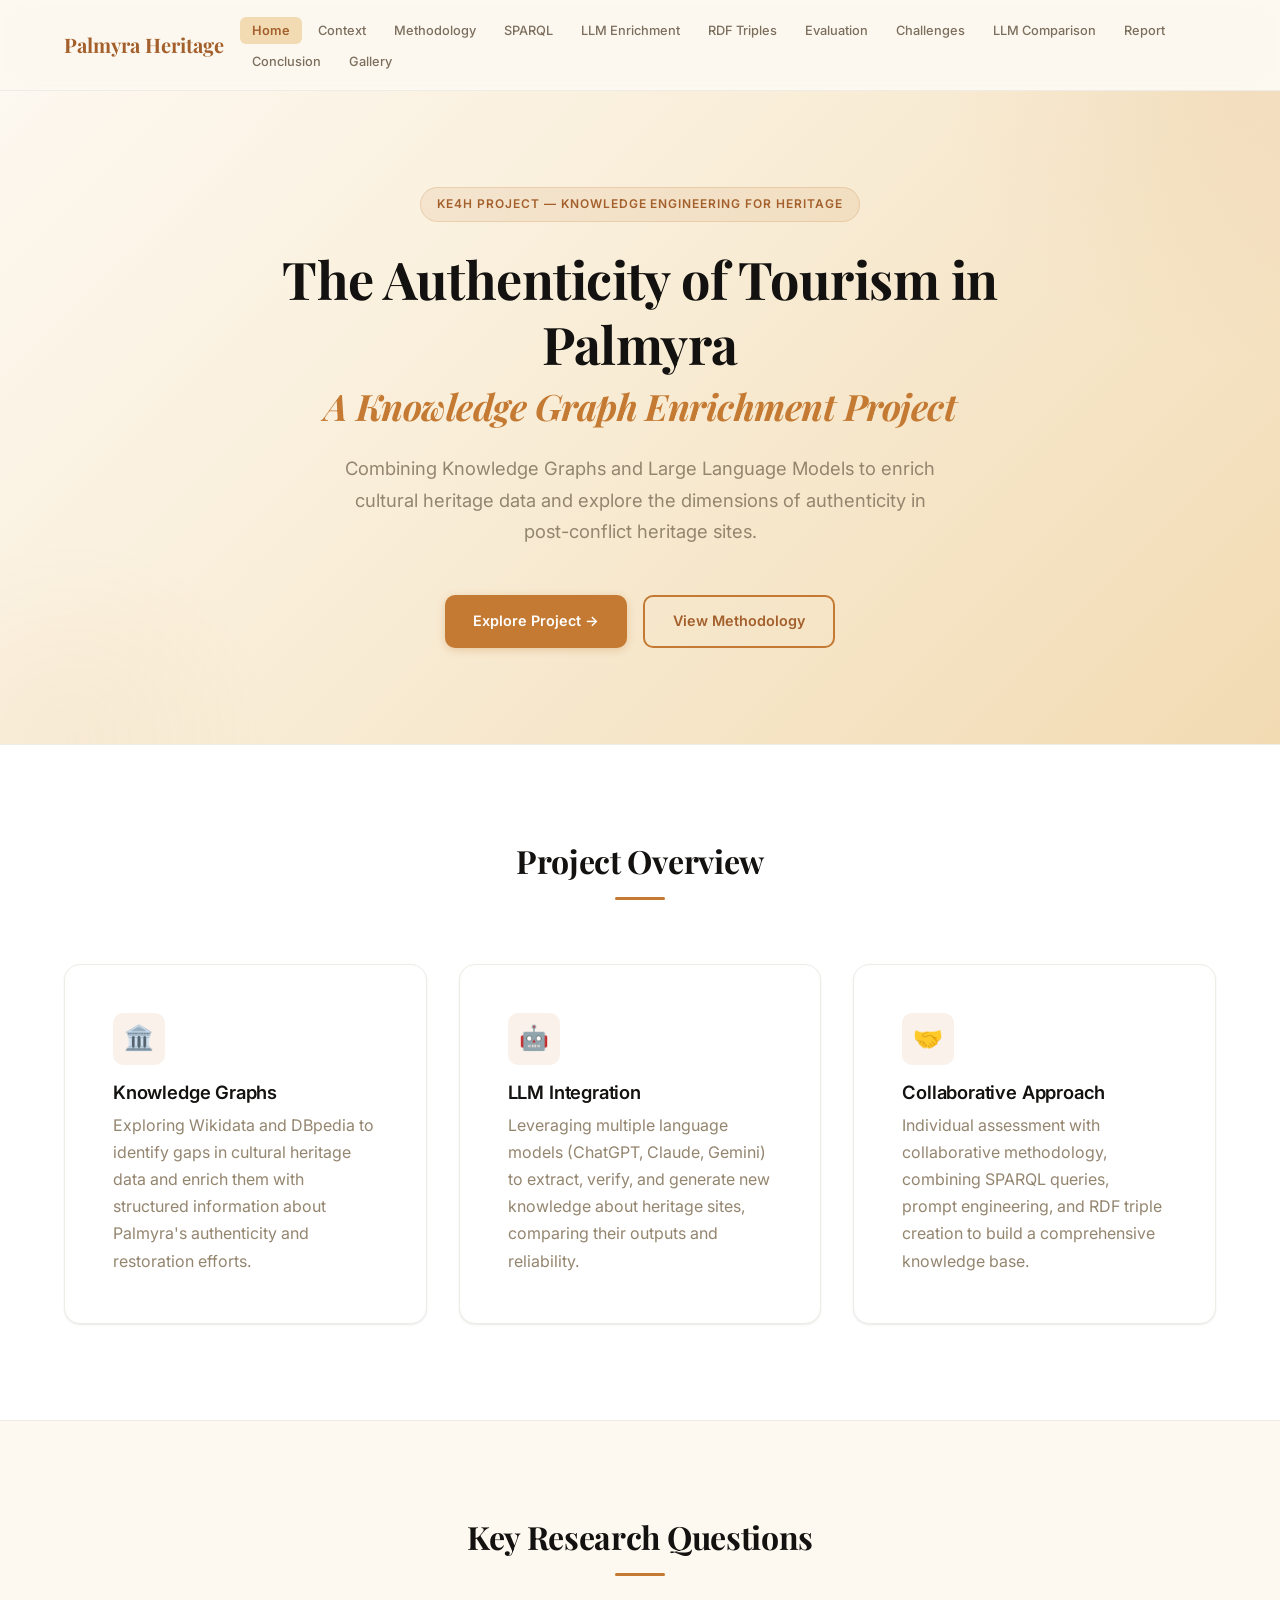
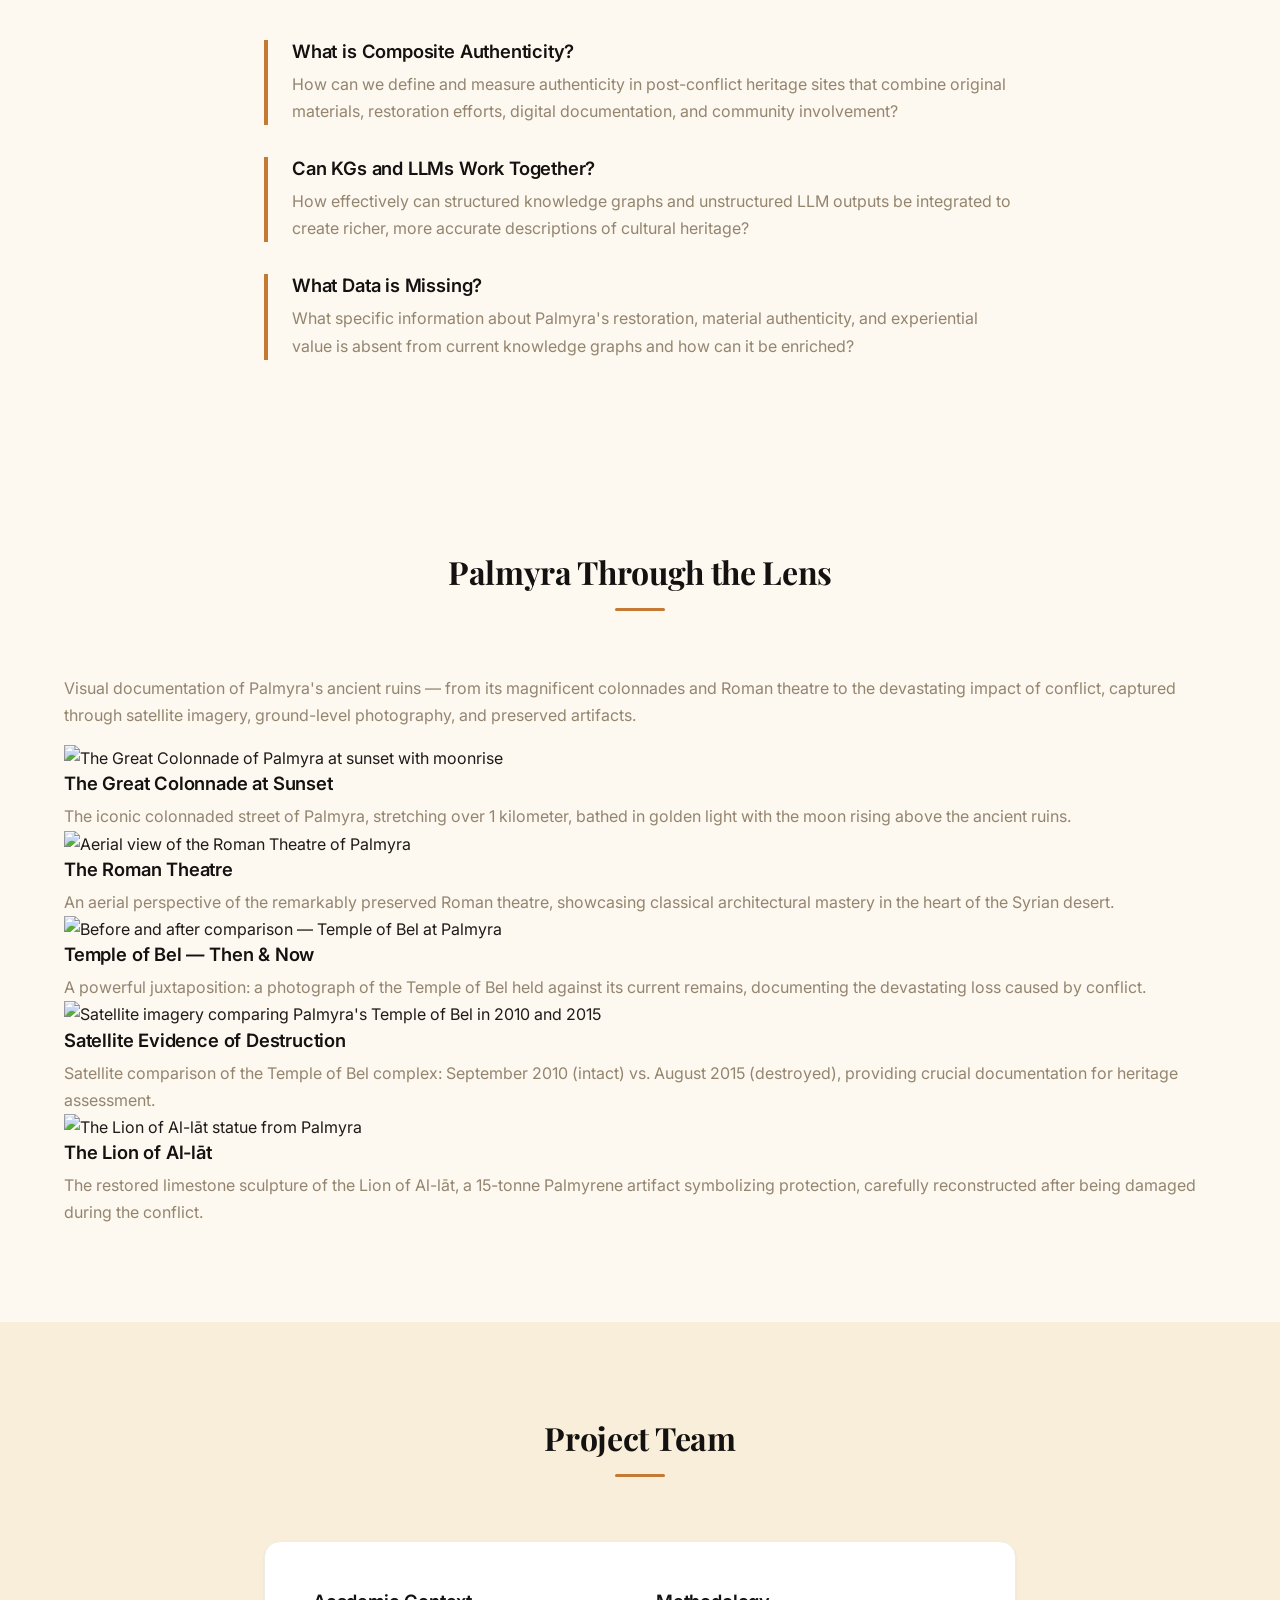
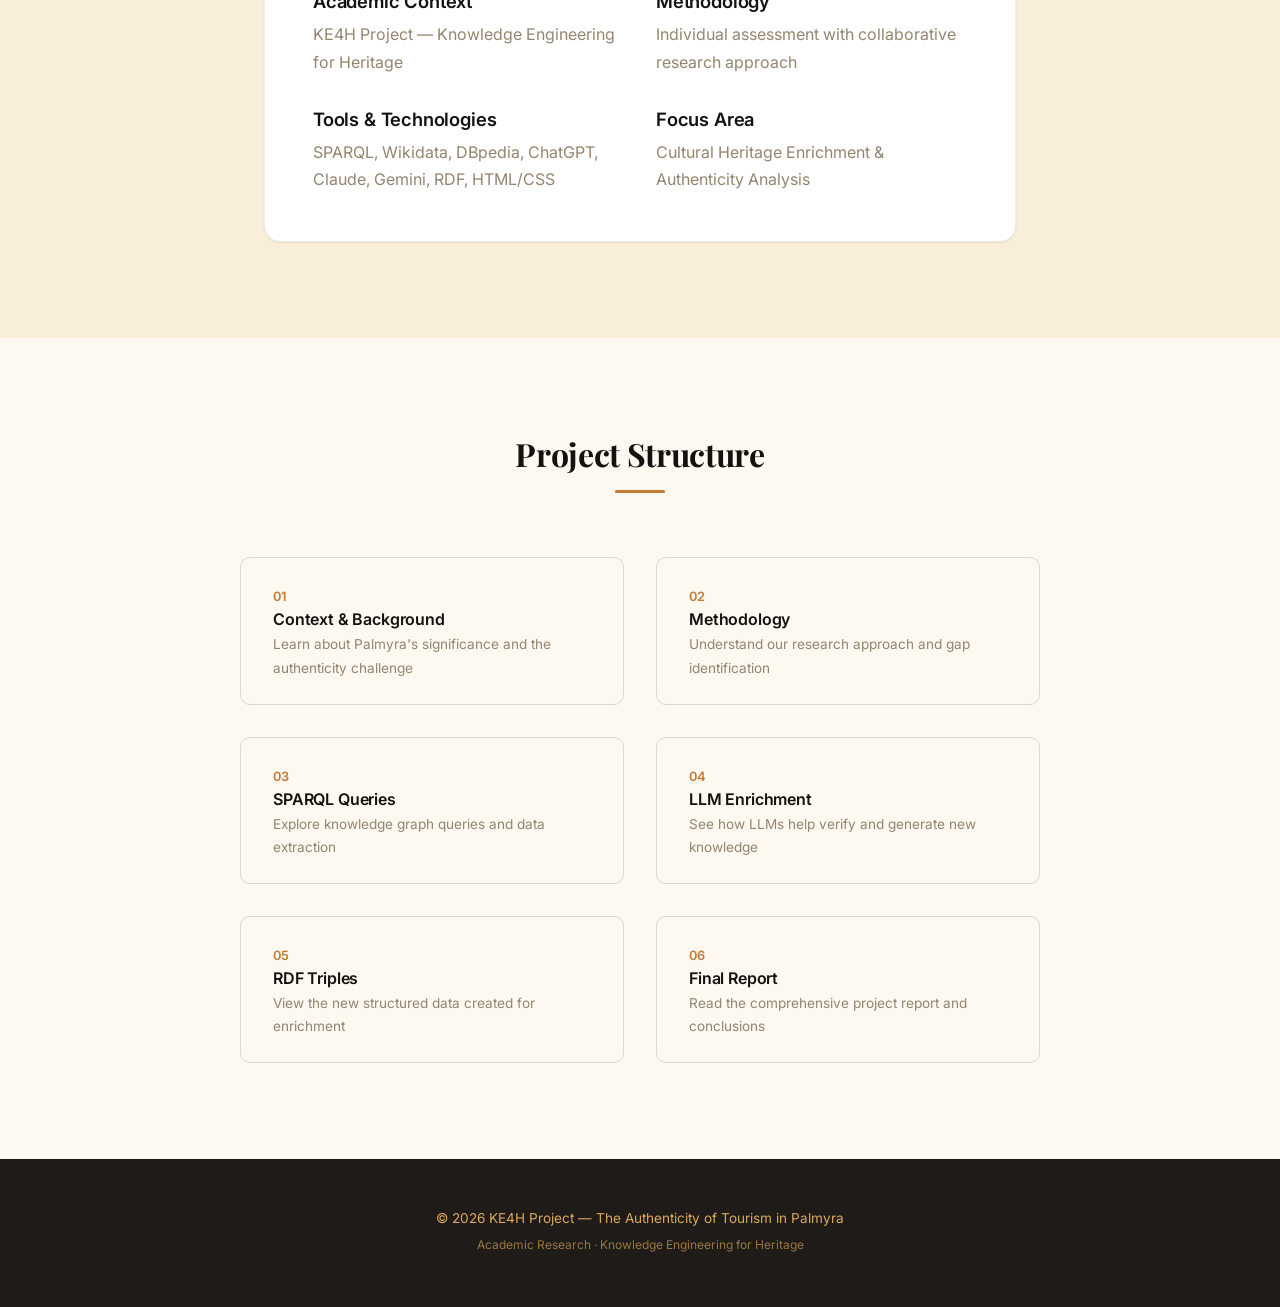
==== commit eb0e0119: "Update index.html" ====
--- a/index.html
+++ b/index.html
@@ -26,6 +26,7 @@
           <li><a href="llm-comparison.html" class="nav__link">LLM Comparison</a></li>
           <li><a href="report.html" class="nav__link">Report</a></li>
           <li><a href="conclusion.html" class="nav__link">Conclusion</a></li>
+          <li><a href="#gallery" class="nav__link">Gallery</a></li>
         </ul>
         <button class="nav__toggle" aria-label="Toggle menu" onclick="document.getElementById('mobile-nav').classList.toggle('open')">
           <svg viewBox="0 0 24 24" fill="none" stroke="currentColor" stroke-width="2" stroke-linecap="round"><line x1="3" y1="6" x2="21" y2="6"/><line x1="3" y1="12" x2="21" y2="12"/><line x1="3" y1="18" x2="21" y2="18"/></svg>
@@ -43,12 +44,15 @@
         <a href="llm-comparison.html" class="nav__link">LLM Comparison</a>
         <a href="report.html" class="nav__link">Report</a>
         <a href="conclusion.html" class="nav__link">Conclusion</a>
+        <a href="#gallery" class="nav__link">Gallery</a>
       </div>
     </div>
   </nav>
 
   <!-- Hero Section -->
-  <section class="hero">
+  <section class="hero hero--with-bg">
+    <div class="hero__bg-image" style="background-image: url('images/palmyra-colonnade-sunset.png')"></div>
+    <div class="hero__overlay"></div>
     <div class="container">
       <div class="hero__content fade-in-up">
         <span class="hero__badge">KE4H Project — Knowledge Engineering for Heritage</span>
@@ -61,7 +65,7 @@
         </p>
         <div class="btn-group">
           <a href="context.html" class="btn btn--primary">Explore Project →</a>
-          <a href="methodology.html" class="btn btn--outline">View Methodology</a>
+          <a href="methodology.html" class="btn btn--outline btn--outline-light">View Methodology</a>
         </div>
       </div>
     </div>
@@ -112,6 +116,69 @@
     </div>
   </section>
 
+  <!-- Photo Gallery -->
+  <section class="section section--dark" id="gallery">
+    <div class="container">
+      <h2 class="section__title section__title--light">Palmyra Through the Lens</h2>
+      <p class="gallery__intro">Visual documentation of Palmyra's ancient ruins — from its magnificent colonnades and Roman theatre to the devastating impact of conflict, captured through satellite imagery, ground-level photography, and preserved artifacts.</p>
+
+      <div class="gallery">
+        <!-- Large featured image -->
+        <div class="gallery__item gallery__item--featured fade-in-up stagger-1">
+          <div class="gallery__image-wrapper">
+            <img src="images/palmyra-colonnade-sunset.png" alt="The Great Colonnade of Palmyra at sunset with moonrise" loading="lazy" />
+            <div class="gallery__caption">
+              <h3>The Great Colonnade at Sunset</h3>
+              <p>The iconic colonnaded street of Palmyra, stretching over 1 kilometer, bathed in golden light with the moon rising above the ancient ruins.</p>
+            </div>
+          </div>
+        </div>
+
+        <!-- Two medium images -->
+        <div class="gallery__item gallery__item--medium fade-in-up stagger-2">
+          <div class="gallery__image-wrapper">
+            <img src="images/palmyra-roman-theatre.png" alt="Aerial view of the Roman Theatre of Palmyra" loading="lazy" />
+            <div class="gallery__caption">
+              <h3>The Roman Theatre</h3>
+              <p>An aerial perspective of the remarkably preserved Roman theatre, showcasing classical architectural mastery in the heart of the Syrian desert.</p>
+            </div>
+          </div>
+        </div>
+
+        <div class="gallery__item gallery__item--medium fade-in-up stagger-3">
+          <div class="gallery__image-wrapper">
+            <img src="images/palmyra-before-after-photo.png" alt="Before and after comparison — Temple of Bel at Palmyra" loading="lazy" />
+            <div class="gallery__caption">
+              <h3>Temple of Bel — Then &amp; Now</h3>
+              <p>A powerful juxtaposition: a photograph of the Temple of Bel held against its current remains, documenting the devastating loss caused by conflict.</p>
+            </div>
+          </div>
+        </div>
+
+        <!-- Two smaller images -->
+        <div class="gallery__item gallery__item--small fade-in-up stagger-4">
+          <div class="gallery__image-wrapper">
+            <img src="images/palmyra-satellite-comparison.png" alt="Satellite imagery comparing Palmyra's Temple of Bel in 2010 and 2015" loading="lazy" />
+            <div class="gallery__caption">
+              <h3>Satellite Evidence of Destruction</h3>
+              <p>Satellite comparison of the Temple of Bel complex: September 2010 (intact) vs. August 2015 (destroyed), providing crucial documentation for heritage assessment.</p>
+            </div>
+          </div>
+        </div>
+
+        <div class="gallery__item gallery__item--small fade-in-up stagger-5">
+          <div class="gallery__image-wrapper">
+            <img src="images/palmyra-lion-sculpture.png" alt="The Lion of Al-lāt statue from Palmyra" loading="lazy" />
+            <div class="gallery__caption">
+              <h3>The Lion of Al-lāt</h3>
+              <p>The restored limestone sculpture of the Lion of Al-lāt, a 15-tonne Palmyrene artifact symbolizing protection, carefully reconstructed after being damaged during the conflict.</p>
+            </div>
+          </div>
+        </div>
+      </div>
+    </div>
+  </section>
+
   <!-- Team Section -->
   <section class="section section--tinted">
     <div class="container">
